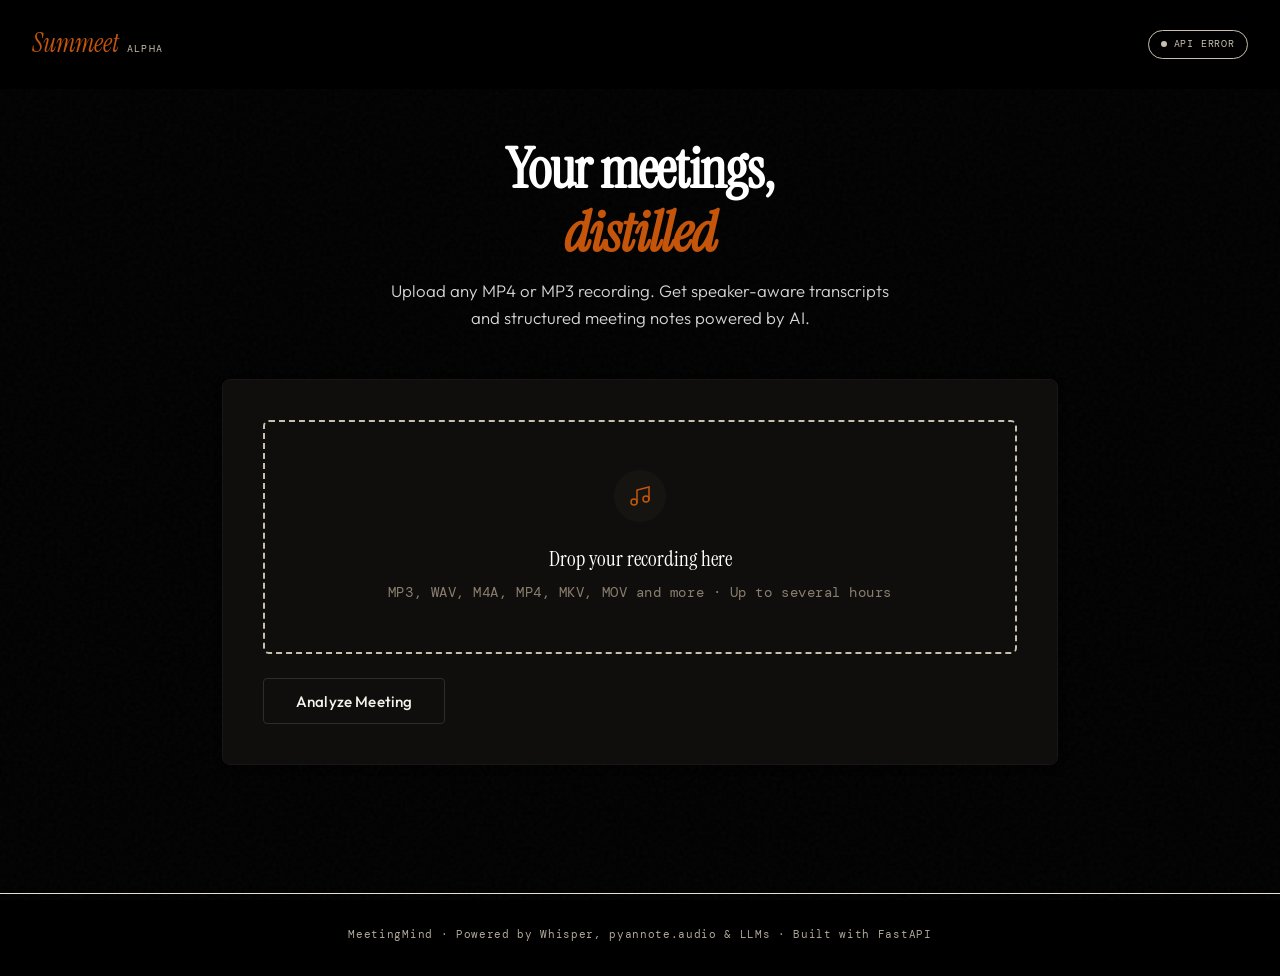
==== static/index.html @ 0ad0c8e2 "UI change to dark mode" ====
<!DOCTYPE html>
<html lang="en">

<head>
  <meta charset="UTF-8" />
  <meta name="viewport" content="width=device-width, initial-scale=1.0" />
  <title>Summeet — AI Meeting Summarizer</title>
  <link
    href="https://fonts.googleapis.com/css2?family=Instrument+Serif:ital@0;1&family=DM+Mono:wght@400;500&family=Outfit:wght@300;400;500;600&display=swap"
    rel="stylesheet" />
  <link rel="icon" type="image/png" href="/static/image.png" />
  <style>
    *,
    *::before,
    *::after {
      box-sizing: border-box;
      margin: 0;
      padding: 0;
    }

    :root {
      --ink: #0f0e0c;
      --paper: #f5f2eb;
      --warm-mid: #e8e2d5;
      --warm-dark: #c8bfae;
      --accent: #c4550a;
      --accent-light: #d19c68;
      --accent-muted: #e87a3a;
      --green: #19a063;
      --green-light: #e8f4ee;
      --blue: #1a4a7a;
      --blue-light: #e8f0f8;
      --mono: 'DM Mono', monospace;
      --serif: 'Instrument Serif', serif;
      --sans: 'Outfit', sans-serif;
      --radius: 4px;
      --shadow: 0 2px 12px rgba(15, 14, 12, 0.08), 0 1px 3px rgba(15, 14, 12, 0.06);
      --shadow-lg: 0 8px 32px rgba(15, 14, 12, 0.12), 0 2px 8px rgba(15, 14, 12, 0.08);
      --ink-light: #151411;
    }

    html {
      scroll-behavior: smooth;
    }

    body {
      background: #000000;
      color: var(--ink);
      font-family: var(--sans);
      font-weight: 400;
      line-height: 1.6;
      min-height: 100vh;
    }

    /* ── Noise texture overlay ── */
    body::before {
      content: '';
      position: fixed;
      inset: 0;
      background-image: url("data:image/svg+xml,%3Csvg viewBox='0 0 256 256' xmlns='http://www.w3.org/2000/svg'%3E%3Cfilter id='noise'%3E%3CfeTurbulence type='fractalNoise' baseFrequency='0.9' numOctaves='4' stitchTiles='stitch'/%3E%3C/filter%3E%3Crect width='100%25' height='100%25' filter='url(%23noise)' opacity='0.03'/%3E%3C/svg%3E");
      pointer-events: none;
      z-index: 0;
    }

    /* ── Header ── */
    header {
      position: relative;
      z-index: 1;
      /* border-bottom: 0px solid var(--warm-dark); */
      padding: 1.5rem 2rem;
      display: flex;
      align-items: center;
      justify-content: space-between;
      background: rgb(0, 0, 0);
      backdrop-filter: blur(8px);
      /* position: fixed; */
      top: 0;
    }

    .logo {
      display: flex;
      align-items: baseline;
      gap: 0.5rem;
    }

    .logo-mark {
      font-family: var(--serif);
      font-size: 1.6rem;
      color: var(--accent);
      font-style: italic;
    }

    .logo-sub {
      font-family: var(--mono);
      font-size: 0.65rem;
      color: var(--warm-dark);
      letter-spacing: 0.12em;
      text-transform: uppercase;
    }

    .status-pill {
      font-family: var(--mono);
      font-size: 0.65rem;
      letter-spacing: 0.08em;
      text-transform: uppercase;
      padding: 0.3rem 0.75rem;
      border-radius: 20px;
      border: 1px solid var(--warm-dark);
      color: var(--warm-dark);
      display: flex;
      align-items: center;
      gap: 0.4rem;
    }

    .status-dot {
      width: 6px;
      height: 6px;
      border-radius: 50%;
      background: var(--warm-dark);
    }

    .status-pill.ready {
      color: var(--green);
      border-color: var(--green);
    }

    .status-pill.ready .status-dot {
      background: var(--green);
      animation: pulse 2s infinite;
    }

    .status-pill.processing {
      color: var(--accent);
      border-color: var(--accent);
    }

    .status-pill.processing .status-dot {
      background: var(--accent);
      animation: pulse 0.8s infinite;
    }

    @keyframes pulse {

      0%,
      100% {
        opacity: 1;
      }

      50% {
        opacity: 0.3;
      }
    }

    /* ── Main layout ── */
    main {
      position: relative;
      z-index: 1;
      max-width: 900px;
      margin: 0 auto;
      padding: 3rem 2rem 6rem;
    }

    /* ── Hero ── */
    .hero {
      text-align: center;
      margin-bottom: 3rem;
    }

    .hero h1 {
      font-family: var(--serif);
      font-size: clamp(2.2rem, 5vw, 3.5rem);
      line-height: 1.15;
      letter-spacing: -0.02em;
      margin-bottom: 0.75rem;
      color: #FFFFFF;
    }

    .hero h1 em {
      font-style: italic;
      color: var(--accent);
    }

    .hero p {
      font-size: 1.05rem;
      color: #d4d4d4;
      max-width: 500px;
      margin: 0 auto;
      font-weight: 300;
    }

    /* ── Upload Zone ── */
    .upload-card {
      background: var(--ink);
      border: 1.5px solid #181616;
      border-radius: 8px;
      padding: 2.5rem;
      margin-bottom: 2rem;
      box-shadow: var(--shadow);
      color: #FFFFFF;
    }

    .drop-zone {
      border: 2px dashed var(--warm-dark);
      border-radius: 6px;
      padding: 3rem 2rem;
      text-align: center;
      cursor: pointer;
      transition: all 0.2s ease;
      background: var(--ink);
      position: relative;
      overflow: hidden;
    }

    .drop-zone:hover,
    .drop-zone.drag-over {
      border-color: var(--accent);
      background: var(--ink-light);
    }

    .drop-zone input[type="file"] {
      position: absolute;
      inset: 0;
      opacity: 0;
      cursor: pointer;
    }

    .drop-icon {
      width: 52px;
      height: 52px;
      margin: 0 auto 1.25rem;
      background: var(--ink-light);
      border-radius: 50%;
      display: flex;
      align-items: center;
      justify-content: center;
      transition: background 0.2s;
    }

    .drop-zone:hover .drop-icon {
      background: var(--accent-light);
    }

    .drop-icon svg {
      width: 24px;
      height: 24px;
      stroke: var(--accent);
      fill: none;
      stroke-width: 1.5;
    }

    .drop-title {
      font-family: var(--serif);
      font-size: 1.3rem;
      margin-bottom: 0.4rem;
    }

    .drop-hint {
      font-size: 0.85rem;
      color: #8a7e6e;
      font-family: var(--mono);
      letter-spacing: 0.04em;
    }

    .file-selected {
      display: none;
      align-items: center;
      gap: 1rem;
      padding: 0.875rem 1.25rem;
      background: var(--ink-light);
      border: 1px solid var(--green);
      border-radius: 6px;
      margin-top: 1rem;
    }

    .file-selected.visible {
      display: flex;
    }

    .file-selected svg {
      width: 18px;
      height: 18px;
      stroke: var(--green);
      flex-shrink: 0;
    }

    .file-name {
      font-family: var(--mono);
      font-size: 0.85rem;
      color: var(--green);
      font-weight: 500;
    }

    .file-size {
      font-family: var(--mono);
      font-size: 0.75rem;
      color: #4a8a6a;
      margin-left: auto;
    }

    .submit-row {
      margin-top: 1.5rem;
      display: flex;
      gap: 1rem;
      align-items: center;
    }

    .btn-primary {
      background: var(--ink);
      color: var(--paper);
      border: 1px solid var(--warm-dark);
      padding: 0.8rem 2rem;
      font-family: var(--sans);
      font-size: 0.95rem;
      font-weight: 500;
      border-radius: var(--radius);
      cursor: pointer;
      transition: all 0.15s;
      letter-spacing: 0.01em;
      flex-shrink: 0;
    }

    .btn-primary:hover {
      background: transparent;
      color: var(--accent-light);
      transform: translateY(-1px);
      box-shadow: var(--shadow);
      border-color: var(--ink);
    }

    .btn-primary:active {
      transform: translateY(0);
    }

    .btn-primary:disabled {
      background: var(--ink);
      cursor: not-allowed;
      transform: none;
      box-shadow: none;
      border-width: 1px;
      border-color: #2e2c2c;
      border-radius: var(--radius);
    }

    .btn-secondary {
      background: transparent;
      border: 1.5px solid var(--warm-dark);
      color: #a40909;
      padding: 0.8rem 1.5rem;
      font-family: var(--sans);
      font-size: 0.9rem;
      border-radius: var(--radius);
      cursor: pointer;
      transition: all 0.15s;
      border-color: #a40909;
    }

    .btn-secondary:hover {
      border-color: var(--ink);
      color: var(--accent-light);
    }

    /* ── Progress ── */
    .progress-section {
      display: none;
      background: var(--ink);
      border: 1.5px solid var(--warm-dark);
      border-radius: 8px;
      padding: 2rem;
      margin-bottom: 2rem;
      box-shadow: var(--shadow);
    }

    .progress-section.visible {
      display: block;
    }

    .progress-header {
      display: flex;
      align-items: center;
      justify-content: space-between;
      margin-bottom: 1.5rem;
      color: #FFFFFF;
    }

    .progress-title {
      font-family: var(--serif);
      font-size: 1.15rem;
      color: #FFFFFF;
    }

    .progress-timer {
      font-family: var(--mono);
      font-size: 0.8rem;
      color: #ffffff;
    }

    .steps {
      display: flex;
      flex-direction: column;
      gap: 0.6rem;
    }

    .step {
      display: flex;
      align-items: center;
      gap: 0.875rem;
      padding: 0.6rem 0.75rem;
      border-radius: 5px;
      transition: background 0.2s;
    }

    .step.active {
      background: var(--accent-light);
    }

    .step.done {
      background: var(--green-light);
    }

    .step-icon {
      width: 28px;
      height: 28px;
      border-radius: 50%;
      display: flex;
      align-items: center;
      justify-content: center;
      flex-shrink: 0;
      font-family: var(--mono);
      font-size: 0.7rem;
      font-weight: 500;
      background: var(--warm-mid);
      color: #6b6355;
    }

    .step.active .step-icon {
      background: var(--accent);
      color: white;
      animation: spin-pulse 1.5s ease-in-out infinite;
    }

    .step.done .step-icon {
      background: var(--green);
      color: white;
    }

    @keyframes spin-pulse {

      0%,
      100% {
        transform: scale(1);
      }

      50% {
        transform: scale(1.1);
      }
    }

    .step-label {
      font-size: 0.9rem;
      color: #6b6355;
    }

    .step.active .step-label {
      color: var(--accent);
      font-weight: 500;
    }

    .step.done .step-label {
      color: var(--green);
    }

    .progress-bar-wrap {
      margin-top: 1.5rem;
      height: 4px;
      background: var(--warm-mid);
      border-radius: 2px;
      overflow: hidden;
    }

    .progress-bar {
      height: 100%;
      background: linear-gradient(90deg, var(--accent), var(--accent-muted));
      border-radius: 2px;
      transition: width 0.5s ease;
      width: 0%;
    }

    /* ── Results ── */
    #results {
      display: none;
    }

    #results.visible {
      display: block;
    }

    .results-header {
      display: flex;
      align-items: baseline;
      justify-content: space-between;
      margin-bottom: 2rem;
      padding-bottom: 1rem;
      border-bottom: 1px solid var(--warm-dark);
    }

    .results-title {
      font-family: var(--serif);
      font-size: 1.8rem;
      color: var(--accent);
    }

    .results-meta {
      font-family: var(--mono);
      font-size: 0.75rem;
      color: var(--accent-light);
      letter-spacing: 0.06em;
      text-align: right;
    }

    /* Summary Card */
    .summary-card {
      background: var(--ink);
      border: 1.5px solid var(--warm-dark);
      border-radius: 8px;
      overflow: hidden;
      margin-bottom: 1.5rem;
      box-shadow: var(--shadow);
    }

    .card-header {
      padding: 1rem 1.5rem;
      border-bottom: 1px solid var(--warm-mid);
      display: flex;
      align-items: center;
      justify-content: space-between;
      gap: 0.75rem;
      background: var(--ink);
    }

    .card-title {
      font-family: var(--serif);
      font-size: 1.05rem;
      display: flex;
      align-items: center;
      gap: 0.5rem;
      color: #FFFFFF;
    }

    .card-title .chip {
      font-family: var(--mono);
      font-size: 0.6rem;
      letter-spacing: 0.1em;
      text-transform: uppercase;
      padding: 0.2rem 0.6rem;
      border-radius: 20px;
    }

    .chip-orange {
      background: var(--accent-light);
      color: var(--accent);
    }

    .chip-green {
      background: var(--green-light);
      color: var(--green);
    }

    .chip-blue {
      background: var(--blue-light);
      color: var(--blue);
    }

    .copy-btn {
      background: none;
      border: 1px solid var(--warm-dark);
      color: #8a7e6e;
      font-family: var(--mono);
      font-size: 0.65rem;
      letter-spacing: 0.06em;
      text-transform: uppercase;
      padding: 0.3rem 0.75rem;
      border-radius: 20px;
      cursor: pointer;
      transition: all 0.15s;
    }

    .copy-btn:hover {
      border-color: var(--ink);
      color: var(--accent);
    }

    .copy-btn.copied {
      border-color: var(--green);
      color: var(--green);
    }

    .card-body {
      padding: 1.5rem;
    }

    /* Overview */
    .overview-text {
      font-size: 1rem;
      line-height: 1.7;
      color: #ffffff;
      font-style: italic;
      font-family: var(--serif);
      font-size: 1.1rem;
      background: var(--ink);
    }

    /* Key points, decisions etc */
    .section-grid {
      display: grid;
      grid-template-columns: 1fr 1fr;
      gap: 1.5rem;
      margin-bottom: 1.5rem;
    }

    @media (max-width: 600px) {
      .section-grid {
        grid-template-columns: 1fr;
      }
    }

    .section-block h3 {
      font-family: var(--mono);
      font-size: 0.65rem;
      letter-spacing: 0.12em;
      text-transform: uppercase;
      color: #8a7e6e;
      margin-bottom: 0.75rem;
      display: flex;
      align-items: center;
      gap: 0.4rem;
    }

    .section-block h3::after {
      content: '';
      flex: 1;
      height: 1px;
      background: var(--warm-mid);
    }

    .item-list {
      list-style: none;
      display: flex;
      flex-direction: column;
      gap: 0.5rem;
    }

    .item-list li {
      font-size: 0.9rem;
      padding: 0.5rem 0.75rem;
      border-radius: 4px;
      display: flex;
      gap: 0.5rem;
      align-items: flex-start;
      line-height: 1.5;
    }

    .item-list li::before {
      content: '—';
      color: var(--warm-dark);
      flex-shrink: 0;
      margin-top: 0.05em;
    }

    .key-points li {
      background: var(--ink);
      color: #FFFFFF;
    }

    .decisions li {
      background: var(--ink);
      color: var(--blue);
    }

    .decisions li::before {
      color: var(--blue);
    }

    .action-items li {
      background: var(--ink);
      color: var(--accent);
    }

    .action-items li::before {
      content: '→';
      color: var(--accent);
    }

    .next-steps li {
      background: var(--ink);
      color: var(--green);
    }

    .next-steps li::before {
      color: var(--green);
    }

    .empty-state {
      font-family: var(--mono);
      font-size: 0.78rem;
      color: #b0a898;
      font-style: italic;
      padding: 0.5rem 0;
    }

    /* Chunk summaries */
    .chunks-container {
      display: flex;
      flex-direction: column;
      gap: 1rem;
      color: #FFFFFF;
      background: var(--ink-light);
    }

    .chunk-item {
      padding: 1rem 1.25rem;
      background: var(--ink);
      border-left: 3px solid var(--warm-dark);
      border-radius: 0 4px 4px 0;
      transition: border-color 0.15s;
      color: #FFFFFF;
    }

    .chunk-item:hover {
      border-left-color: var(--accent);
    }

    .chunk-num {
      font-family: var(--mono);
      font-size: 0.65rem;
      letter-spacing: 0.1em;
      text-transform: uppercase;
      color: #ffffff;
      margin-bottom: 0.4rem;
    }

    .chunk-text {
      font-size: 0.9rem;
      line-height: 1.65;
      color: #ffffff;
    }

    /* Transcript */
    .transcript-area {
      font-family: var(--mono);
      font-size: 0.82rem;
      line-height: 1.8;
      color: #ffffff;
      white-space: pre-wrap;
      word-break: break-word;
      max-height: 400px;
      overflow-y: auto;
      padding: 1rem;
      background: var(--ink);
      border-radius: 4px;
      border: 1px solid var(--warm-mid);
    }

    .transcript-area::-webkit-scrollbar {
      width: 4px;
    }

    .transcript-area::-webkit-scrollbar-track {
      background: transparent;
    }

    .transcript-area::-webkit-scrollbar-thumb {
      background: var(--warm-dark);
      border-radius: 2px;
    }

    /* Expand/collapse */
    .expand-btn {
      display: block;
      width: 100%;
      text-align: center;
      padding: 0.5rem;
      font-family: var(--mono);
      font-size: 0.7rem;
      letter-spacing: 0.08em;
      text-transform: uppercase;
      color: #8a7e6e;
      background: none;
      border: none;
      cursor: pointer;
      margin-top: 0.5rem;
      transition: color 0.15s;
    }

    .expand-btn:hover {
      color: var(--accent-light);
    }

    /* Error state */
    .error-card {
      background: #fef2f2;
      border: 1.5px solid #fca5a5;
      border-radius: 8px;
      padding: 1.5rem;
      margin-bottom: 2rem;
      display: none;
    }

    .error-card.visible {
      display: block;
    }

    .error-title {
      font-family: var(--serif);
      font-size: 1.1rem;
      color: #dc2626;
      margin-bottom: 0.5rem;
    }

    .error-msg {
      font-family: var(--mono);
      font-size: 0.82rem;
      color: #7f1d1d;
      line-height: 1.6;
    }

    /* Animations */
    .fade-in {
      animation: fadeIn 0.4s ease forwards;
    }

    @keyframes fadeIn {
      from {
        opacity: 0;
        transform: translateY(8px);
      }

      to {
        opacity: 1;
        transform: translateY(0);
      }
    }

    /* Footer */
    footer {
      position: relative;
      z-index: 1;
      text-align: center;
      padding: 2rem;
      border-top: 1px solid var(--warm-mid);
      font-family: var(--mono);
      font-size: 0.7rem;
      color: #b0a898;
      letter-spacing: 0.06em;
    }
  </style>
</head>

<body>

  <header>
    <div class="logo">
      <span class="logo-mark">Summeet</span>
      <span class="logo-sub">Alpha</span>
    </div>
    <div class="status-pill" id="statusPill">
      <span class="status-dot"></span>
      <span id="statusText">Initializing</span>
    </div>
  </header>

  <main>
    <div class="hero">
      <h1>Your meetings,<br><em>distilled</em></h1>
      <p>Upload any MP4 or MP3 recording. Get speaker-aware transcripts and structured meeting notes powered by AI.</p>
    </div>

    <!-- Upload Card -->
    <div class="upload-card" id="uploadCard">
      <div class="drop-zone" id="dropZone">
        <input type="file" id="fileInput" accept=".mp3,.wav,.m4a,.ogg,.flac,.mp4,.mkv,.mov,.avi,.webm,.flv" />
        <div class="drop-icon">
          <svg viewBox="0 0 24 24">
            <path d="M9 19V6l12-3v13" />
            <circle cx="6" cy="18" r="3" />
            <circle cx="18" cy="15" r="3" />
          </svg>
        </div>
        <div class="drop-title">Drop your recording here</div>
        <div class="drop-hint">MP3, WAV, M4A, MP4, MKV, MOV and more · Up to several hours</div>
      </div>
      <div class="file-selected" id="fileSelected">
        <svg viewBox="0 0 24 24">
          <polyline points="20 6 9 17 4 12" />
        </svg>
        <span class="file-name" id="fileName">—</span>
        <span class="file-size" id="fileSize">—</span>
      </div>
      <div class="submit-row">
        <button class="btn-primary" id="submitBtn" disabled onclick="submitMeeting()">
          Analyze Meeting
        </button>
        <button class="btn-secondary" id="clearBtn" onclick="clearAll()" style="display:none;">
          Clear
        </button>
      </div>
    </div>

    <!-- Progress -->
    <div class="progress-section" id="progressSection">
      <div class="progress-header">
        <div class="progress-title">Processing Recording</div>
        <div class="progress-timer" id="timerDisplay">00:00</div>
      </div>
      <div class="steps">
        <div class="step" id="step-0">
          <div class="step-icon">01</div>
          <div class="step-label">Uploading audio file</div>
        </div>
        <div class="step" id="step-1">
          <div class="step-icon">02</div>
          <div class="step-label">Detecting duration & chunking (FFmpeg)</div>
        </div>
        <div class="step" id="step-2">
          <div class="step-icon">03</div>
          <div class="step-label">Speaker diarization (pyannote.audio)</div>
        </div>
        <div class="step" id="step-3">
          <div class="step-icon">04</div>
          <div class="step-label">Speech-to-text transcription (Whisper)</div>
        </div>
        <div class="step" id="step-4">
          <div class="step-icon">05</div>
          <div class="step-label">Generating chunk summaries</div>
        </div>
        <div class="step" id="step-5">
          <div class="step-icon">06</div>
          <div class="step-label">Producing final meeting notes</div>
        </div>
      </div>
      <div class="progress-bar-wrap">
        <div class="progress-bar" id="progressBar"></div>
      </div>
    </div>

    <!-- Error -->
    <div class="error-card" id="errorCard">
      <div class="error-title">Processing Failed</div>
      <div class="error-msg" id="errorMsg"></div>
    </div>

    <!-- Results -->
    <div id="results">
      <div class="results-header">
        <div class="results-title">Meeting Notes</div>
        <div class="results-meta" id="resultsMeta">—</div>
      </div>

      <!-- Overview -->
      <div class="summary-card fade-in">
        <div class="card-header">
          <div class="card-title">
            Overview
            <span class="chip chip-orange">AI Summary</span>
          </div>
          <button class="copy-btn" onclick="copySection('overviewText', this)">Copy</button>
        </div>
        <div class="card-body">
          <p class="overview-text" id="overviewText">—</p>
        </div>
      </div>

      <!-- Key Points + Decisions -->
      <div class="section-grid">
        <div class="summary-card fade-in" style="animation-delay:0.05s">
          <div class="card-header">
            <div class="card-title">Key Discussion Points <span class="chip chip-orange">Topics</span></div>
          </div>
          <div class="card-body">
            <ul class="item-list key-points" id="keyPointsList"></ul>
          </div>
        </div>
        <div class="summary-card fade-in" style="animation-delay:0.1s">
          <div class="card-header">
            <div class="card-title">Decisions Made <span class="chip chip-blue">Resolved</span></div>
          </div>
          <div class="card-body">
            <ul class="item-list decisions" id="decisionsList"></ul>
          </div>
        </div>
      </div>

      <!-- Action Items + Next Steps -->
      <div class="section-grid">
        <div class="summary-card fade-in" style="animation-delay:0.15s">
          <div class="card-header">
            <div class="card-title">Action Items <span class="chip chip-orange">Tasks</span></div>
          </div>
          <div class="card-body">
            <ul class="item-list action-items" id="actionItemsList"></ul>
          </div>
        </div>
        <div class="summary-card fade-in" style="animation-delay:0.2s">
          <div class="card-header">
            <div class="card-title">Next Steps <span class="chip chip-green">Follow-up</span></div>
          </div>
          <div class="card-body">
            <ul class="item-list next-steps" id="nextStepsList"></ul>
          </div>
        </div>
      </div>

      <!-- Chunk Summaries -->
      <div class="summary-card fade-in" style="animation-delay:0.25s">
        <div class="card-header">
          <div class="card-title">Segment Summaries <span class="chip chip-blue">Hierarchical</span></div>
          <button class="copy-btn" onclick="copySection('chunksContainer', this)">Copy All</button>
        </div>
        <div class="card-body">
          <div class="chunks-container" id="chunksContainer"></div>
        </div>
      </div>

      <!-- Full Transcript -->
      <div class="summary-card fade-in" style="animation-delay:0.3s">
        <div class="card-header">
          <div class="card-title">Full Transcript <span class="chip chip-green">Speaker-Aware</span></div>
          <button class="copy-btn" onclick="copySection('transcriptArea', this)">Copy</button>
        </div>
        <div class="card-body">
          <div class="transcript-area" id="transcriptArea"></div>
          <button class="expand-btn" id="expandTranscriptBtn" onclick="toggleTranscript()">
            Show full transcript ↓
          </button>
        </div>
      </div>

    </div><!-- /results -->
  </main>

  <footer>
    MeetingMind · Powered by Whisper, pyannote.audio &amp; LLMs · Built with FastAPI
  </footer>

  <script>
    let selectedFile = null;
    let timerInterval = null;
    let startTime = null;
    let transcriptExpanded = false;

    // ── Check API health on load
    window.addEventListener('DOMContentLoaded', async () => {
      try {
        const res = await fetch('/health');
        if (res.ok) {
          setStatus('ready', 'Ready');
        } else {
          setStatus('', 'API Error');
        }
      } catch {
        setStatus('', 'Offline');
      }
    });

    function setStatus(cls, text) {
      const pill = document.getElementById('statusPill');
      const label = document.getElementById('statusText');
      pill.className = 'status-pill ' + cls;
      label.textContent = text;
    }

    // ── File selection
    const dropZone = document.getElementById('dropZone');
    const fileInput = document.getElementById('fileInput');

    dropZone.addEventListener('dragover', e => { e.preventDefault(); dropZone.classList.add('drag-over'); });
    dropZone.addEventListener('dragleave', () => dropZone.classList.remove('drag-over'));
    dropZone.addEventListener('drop', e => {
      e.preventDefault();
      dropZone.classList.remove('drag-over');
      const files = e.dataTransfer.files;
      if (files.length) handleFile(files[0]);
    });
    fileInput.addEventListener('change', () => {
      if (fileInput.files.length) handleFile(fileInput.files[0]);
    });

    function handleFile(file) {
      selectedFile = file;
      document.getElementById('fileName').textContent = file.name;
      document.getElementById('fileSize').textContent = formatBytes(file.size);
      document.getElementById('fileSelected').classList.add('visible');
      document.getElementById('submitBtn').disabled = false;
      document.getElementById('clearBtn').style.display = 'inline-block';
    }

    function formatBytes(bytes) {
      if (bytes < 1024 * 1024) return (bytes / 1024).toFixed(1) + ' KB';
      return (bytes / (1024 * 1024)).toFixed(1) + ' MB';
    }

    function clearAll() {
      selectedFile = null;
      fileInput.value = '';
      document.getElementById('fileSelected').classList.remove('visible');
      document.getElementById('submitBtn').disabled = true;
      document.getElementById('clearBtn').style.display = 'none';
      document.getElementById('results').classList.remove('visible');
      document.getElementById('errorCard').classList.remove('visible');
      document.getElementById('progressSection').classList.remove('visible');
      resetSteps();
      setStatus('ready', 'Ready');
    }

    // ── Progress simulation
    function resetSteps() {
      for (let i = 0; i <= 5; i++) {
        const el = document.getElementById('step-' + i);
        if (el) el.className = 'step';
      }
      document.getElementById('progressBar').style.width = '0%';
    }

    function activateStep(index) {
      for (let i = 0; i < index; i++) {
        const el = document.getElementById('step-' + i);
        if (el) {
          el.className = 'step done';
          el.querySelector('.step-icon').textContent = '✓';
        }
      }
      const current = document.getElementById('step-' + index);
      if (current) current.className = 'step active';
      document.getElementById('progressBar').style.width = ((index / 6) * 100) + '%';
    }

    function completeAllSteps() {
      for (let i = 0; i <= 5; i++) {
        const el = document.getElementById('step-' + i);
        if (el) {
          el.className = 'step done';
          el.querySelector('.step-icon').textContent = '✓';
        }
      }
      document.getElementById('progressBar').style.width = '100%';
    }

    function startTimer() {
      startTime = Date.now();
      timerInterval = setInterval(() => {
        const elapsed = Math.floor((Date.now() - startTime) / 1000);
        const mins = String(Math.floor(elapsed / 60)).padStart(2, '0');
        const secs = String(elapsed % 60).padStart(2, '0');
        document.getElementById('timerDisplay').textContent = mins + ':' + secs;
      }, 1000);
    }

    function stopTimer() {
      clearInterval(timerInterval);
    }

    // ── Main submit
    async function submitMeeting() {
      if (!selectedFile) return;

      setStatus('processing', 'Processing');
      document.getElementById('submitBtn').disabled = true;
      document.getElementById('errorCard').classList.remove('visible');
      document.getElementById('results').classList.remove('visible');
      document.getElementById('progressSection').classList.add('visible');

      resetSteps();
      startTimer();

      // Simulate step progression while the API processes
      activateStep(0);
      const stepDelays = [0, 2000, 4000, 6000, 8000];
      stepDelays.forEach((delay, i) => {
        setTimeout(() => activateStep(i + 1), delay + 1000);
      });

      const formData = new FormData();
      formData.append('file', selectedFile);

      try {
        const response = await fetch('/summarize-meeting', {
          method: 'POST',
          body: formData,
        });

        stopTimer();

        if (!response.ok) {
          const err = await response.json().catch(() => ({ detail: 'Unknown error' }));
          throw new Error(err.detail || `HTTP ${response.status}`);
        }

        const data = await response.json();
        completeAllSteps();
        await new Promise(r => setTimeout(r, 400));
        document.getElementById('progressSection').classList.remove('visible');
        renderResults(data);
        setStatus('ready', 'Done');

      } catch (err) {
        stopTimer();
        document.getElementById('progressSection').classList.remove('visible');
        document.getElementById('errorCard').classList.add('visible');
        document.getElementById('errorMsg').textContent = err.message;
        setStatus('', 'Failed');
        document.getElementById('submitBtn').disabled = false;
      }
    }

    // ── Render results
    function renderResults(data) {
      const summary = data.final_summary || {};
      const duration = data.duration_seconds || 0;
      const chunks = data.chunk_summaries || [];
      const speakers = data.speakers_detected || [];

      // Meta
      const mins = Math.round(duration / 60);
      const metaParts = [`${mins} min recording`, `${chunks.length} segments`];
      if (speakers.length) metaParts.push(`${speakers.length} speakers`);
      document.getElementById('resultsMeta').textContent = metaParts.join(' · ');

      // Overview
      document.getElementById('overviewText').textContent =
        summary.overview || 'No overview available.';

      // Lists
      renderList('keyPointsList', summary.key_points || [], 'key-points');
      renderList('decisionsList', summary.decisions || [], 'decisions');
      renderList('actionItemsList', summary.action_items || [], 'action-items');
      renderList('nextStepsList', summary.next_steps || [], 'next-steps');

      // Chunk summaries
      const chunksEl = document.getElementById('chunksContainer');
      chunksEl.innerHTML = '';
      if (chunks.length === 0) {
        chunksEl.innerHTML = '<p class="empty-state">No segment summaries available.</p>';
      } else {
        chunks.forEach((summary, i) => {
          const div = document.createElement('div');
          div.className = 'chunk-item';
          div.innerHTML = `<div class="chunk-num">Segment ${i + 1}</div><div class="chunk-text">${escapeHtml(summary)}</div>`;
          chunksEl.appendChild(div);
        });
      }

      // Transcript
      const transcriptEl = document.getElementById('transcriptArea');
      transcriptEl.textContent = data.transcript || 'No transcript available.';
      transcriptEl.style.maxHeight = '400px';

      document.getElementById('results').classList.add('visible');
      document.getElementById('results').scrollIntoView({ behavior: 'smooth', block: 'start' });
    }

    function renderList(id, items, className) {
      const el = document.getElementById(id);
      if (!items || items.length === 0) {
        el.innerHTML = '<li class="empty-state" style="background:none;padding:0">None noted</li>';
        return;
      }
      el.innerHTML = items.map(item =>
        `<li>${escapeHtml(item)}</li>`
      ).join('');
    }

    function escapeHtml(str) {
      return String(str)
        .replace(/&/g, '&amp;')
        .replace(/</g, '&lt;')
        .replace(/>/g, '&gt;')
        .replace(/"/g, '&quot;');
    }

    // ── Copy button
    function copySection(id, btn) {
      const el = document.getElementById(id);
      const text = el.textContent || el.innerText || '';
      navigator.clipboard.writeText(text).then(() => {
        btn.textContent = 'Copied!';
        btn.classList.add('copied');
        setTimeout(() => {
          btn.textContent = 'Copy';
          btn.classList.remove('copied');
        }, 2000);
      });
    }

    // ── Expand transcript
    function toggleTranscript() {
      const el = document.getElementById('transcriptArea');
      const btn = document.getElementById('expandTranscriptBtn');
      transcriptExpanded = !transcriptExpanded;
      el.style.maxHeight = transcriptExpanded ? 'none' : '400px';
      btn.textContent = transcriptExpanded ? 'Collapse ↑' : 'Show full transcript ↓';
    }
  </script>
</body>

</html>
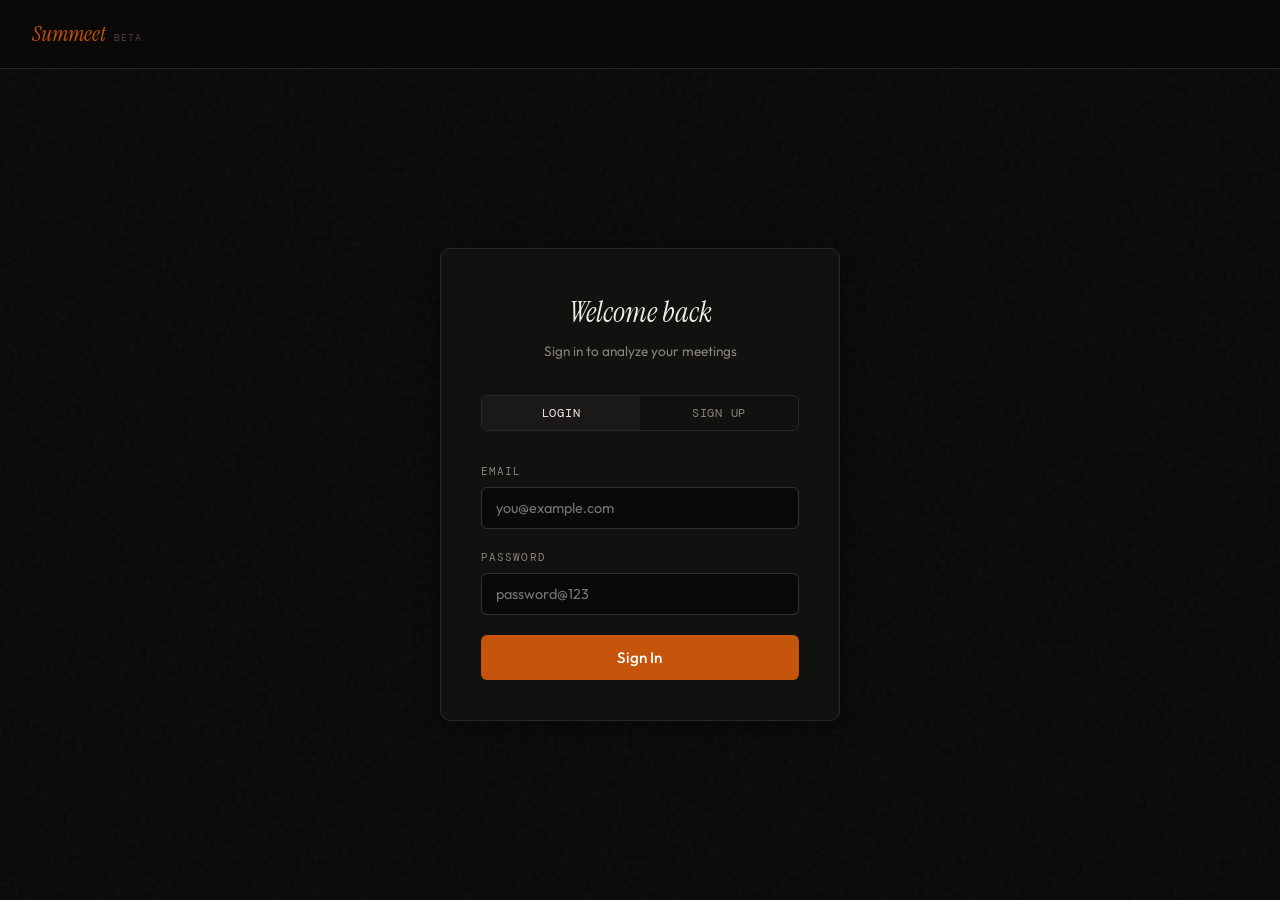
==== commit f87a1b09: "Architecture Change to job based execution" ====
--- a/static/index.html
+++ b/static/index.html
@@ -4,11 +4,11 @@
 <head>
   <meta charset="UTF-8" />
   <meta name="viewport" content="width=device-width, initial-scale=1.0" />
-  <title>Summeet — AI Meeting Summarizer</title>
+  <title>Summeet</title>
+  <link rel="icon" type="image/png" href="/static/image.png" />
   <link
     href="https://fonts.googleapis.com/css2?family=Instrument+Serif:ital@0;1&family=DM+Mono:wght@400;500&family=Outfit:wght@300;400;500;600&display=swap"
     rel="stylesheet" />
-  <link rel="icon" type="image/png" href="/static/image.png" />
   <style>
     *,
     *::before,
@@ -19,24 +19,31 @@
     }
 
     :root {
-      --ink: #0f0e0c;
-      --paper: #f5f2eb;
-      --warm-mid: #e8e2d5;
-      --warm-dark: #c8bfae;
+      --bg: #0a0908;
+      --surface: #111110;
+      --surface-2: #1a1917;
+      --border: #2a2825;
+      --border-light: #333130;
+      --ink: #f0ece4;
+      --ink-muted: #8a8278;
+      --ink-faint: #4a4642;
+      --red: #c40000;
       --accent: #c4550a;
-      --accent-light: #d19c68;
-      --accent-muted: #e87a3a;
+      --accent-dim: #7a3308;
+      --accent-glow: rgba(196, 85, 10, 0.15);
       --green: #19a063;
-      --green-light: #e8f4ee;
-      --blue: #1a4a7a;
-      --blue-light: #e8f0f8;
+      --green-dim: #0d5c3a;
+      --green-glow: rgba(25, 160, 99, 0.12);
+      --blue: #3b82f6;
+      --blue-dim: #1e3a5f;
+      --blue-glow: rgba(59, 130, 246, 0.12);
+      --yellow: #d4a017;
+      --yellow-glow: rgba(212, 160, 23, 0.12);
       --mono: 'DM Mono', monospace;
       --serif: 'Instrument Serif', serif;
       --sans: 'Outfit', sans-serif;
-      --radius: 4px;
-      --shadow: 0 2px 12px rgba(15, 14, 12, 0.08), 0 1px 3px rgba(15, 14, 12, 0.06);
-      --shadow-lg: 0 8px 32px rgba(15, 14, 12, 0.12), 0 2px 8px rgba(15, 14, 12, 0.08);
-      --ink-light: #151411;
+      --radius: 6px;
+      --shadow: 0 4px 24px rgba(0, 0, 0, 0.4);
     }
 
     html {
@@ -44,7 +51,7 @@
     }
 
     body {
-      background: #000000;
+      background: var(--bg);
       color: var(--ink);
       font-family: var(--sans);
       font-weight: 400;
@@ -52,29 +59,37 @@
       min-height: 100vh;
     }
 
-    /* ── Noise texture overlay ── */
+    /* ── Noise overlay ── */
     body::before {
       content: '';
       position: fixed;
       inset: 0;
-      background-image: url("data:image/svg+xml,%3Csvg viewBox='0 0 256 256' xmlns='http://www.w3.org/2000/svg'%3E%3Cfilter id='noise'%3E%3CfeTurbulence type='fractalNoise' baseFrequency='0.9' numOctaves='4' stitchTiles='stitch'/%3E%3C/filter%3E%3Crect width='100%25' height='100%25' filter='url(%23noise)' opacity='0.03'/%3E%3C/svg%3E");
+      background-image: url("data:image/svg+xml,%3Csvg viewBox='0 0 200 200' xmlns='http://www.w3.org/2000/svg'%3E%3Cfilter id='n'%3E%3CfeTurbulence type='fractalNoise' baseFrequency='0.85' numOctaves='4' stitchTiles='stitch'/%3E%3C/filter%3E%3Crect width='100%25' height='100%25' filter='url(%23n)' opacity='0.04'/%3E%3C/svg%3E");
       pointer-events: none;
       z-index: 0;
     }
 
+    /* ── Layout ── */
+    #app {
+      position: relative;
+      z-index: 1;
+      min-height: 100vh;
+      display: flex;
+      flex-direction: column;
+    }
+
     /* ── Header ── */
     header {
-      position: relative;
-      z-index: 1;
-      /* border-bottom: 0px solid var(--warm-dark); */
-      padding: 1.5rem 2rem;
       display: flex;
       align-items: center;
       justify-content: space-between;
-      background: rgb(0, 0, 0);
-      backdrop-filter: blur(8px);
-      /* position: fixed; */
+      padding: 1rem 2rem;
+      border-bottom: 1px solid var(--border);
+      background: rgba(10, 9, 8, 0.8);
+      backdrop-filter: blur(12px);
+      position: sticky;
       top: 0;
+      z-index: 100;
     }
 
     .logo {
@@ -83,62 +98,931 @@
       gap: 0.5rem;
     }
 
-    .logo-mark {
+    .logo-name {
       font-family: var(--serif);
-      font-size: 1.6rem;
+      font-size: 1.4rem;
       color: var(--accent);
       font-style: italic;
-    }
-
-    .logo-sub {
+      text-decoration: none;
+    }
+
+    .logo-v {
+      font-family: var(--mono);
+      font-size: 0.6rem;
+      color: var(--ink-faint);
+      letter-spacing: 0.1em;
+      text-transform: uppercase;
+    }
+
+    .header-right {
+      display: flex;
+      align-items: center;
+      gap: 1rem;
+    }
+
+    .user-badge {
+      display: none;
+      align-items: center;
+      gap: 0.5rem;
+      font-family: var(--mono);
+      font-size: 0.72rem;
+      color: var(--ink);
+    }
+
+    .user-badge.visible {
+      display: flex;
+    }
+
+    .user-dot {
+      width: 6px;
+      height: 6px;
+      border-radius: 50%;
+      background: var(--green);
+      animation: pulse 2s infinite;
+    }
+
+    .btn-ghost {
+      background: none;
+      border: 1px solid var(--border-light);
+      color: var(--ink-muted);
+      font-family: var(--mono);
+      font-size: 0.7rem;
+      letter-spacing: 0.06em;
+      text-transform: uppercase;
+      padding: 0.4rem 0.9rem;
+      border-radius: 20px;
+      cursor: pointer;
+      transition: all 0.15s;
+    }
+
+    .btn-ghost:hover {
+      border-color: var(--ink-muted);
+      color: var(--ink);
+    }
+
+    /* ── Pages ── */
+    .page {
+      display: none;
+      flex: 1;
+    }
+
+    .page.active {
+      display: flex;
+      flex-direction: column;
+    }
+
+    /* ── Auth page ── */
+    #page-auth {
+      align-items: center;
+      justify-content: center;
+      padding: 3rem 1.5rem;
+    }
+
+    .auth-box {
+      width: 100%;
+      max-width: 400px;
+      background: var(--surface);
+      border: 1px solid var(--border);
+      border-radius: 10px;
+      padding: 2.5rem;
+      box-shadow: var(--shadow);
+    }
+
+    .auth-title {
+      font-family: var(--serif);
+      font-size: 1.8rem;
+      margin-bottom: 0.4rem;
+      font-style: italic;
+      text-align: center;
+    }
+
+    .auth-sub {
+      font-size: 0.85rem;
+      color: var(--ink-muted);
+      margin-bottom: 2rem;
+      text-align: center;
+    }
+
+    .tab-row {
+      display: flex;
+      gap: 0;
+      margin-bottom: 2rem;
+      border: 1px solid var(--border);
+      border-radius: var(--radius);
+      overflow: hidden;
+    }
+
+    .tab-btn {
+      flex: 1;
+      background: none;
+      border: none;
+      padding: 0.6rem;
+      font-family: var(--mono);
+      font-size: 0.72rem;
+      letter-spacing: 0.06em;
+      text-transform: uppercase;
+      color: var(--ink-muted);
+      cursor: pointer;
+      transition: all 0.15s;
+    }
+
+    .tab-btn.active {
+      background: var(--surface-2);
+      color: var(--ink);
+    }
+
+    .field {
+      margin-bottom: 1.25rem;
+    }
+
+    .field label {
+      display: block;
+      font-family: var(--mono);
+      font-size: 0.68rem;
+      letter-spacing: 0.1em;
+      text-transform: uppercase;
+      color: var(--ink-muted);
+      margin-bottom: 0.4rem;
+    }
+
+    .field input {
+      width: 100%;
+      background: var(--bg);
+      border: 1px solid var(--border-light);
+      border-radius: var(--radius);
+      padding: 0.7rem 0.9rem;
+      font-family: var(--sans);
+      font-size: 0.9rem;
+      color: var(--ink);
+      outline: none;
+      transition: border-color 0.15s;
+    }
+
+    .field input:focus {
+      border-color: var(--accent);
+    }
+
+    .btn-primary {
+      width: 100%;
+      background: var(--accent);
+      border: none;
+      color: white;
+      font-family: var(--sans);
+      font-size: 0.95rem;
+      font-weight: 500;
+      padding: 0.8rem;
+      border-radius: var(--radius);
+      cursor: pointer;
+      transition: all 0.15s;
+      letter-spacing: 0.01em;
+    }
+
+    .btn-primary:hover {
+      background: #d4600f;
+      transform: translateY(-1px);
+      box-shadow: 0 4px 16px var(--accent-glow);
+    }
+
+    .btn-primary:active {
+      transform: none;
+    }
+
+    .btn-primary:disabled {
+      background: var(--border-light);
+      cursor: not-allowed;
+      transform: none;
+      box-shadow: none;
+    }
+
+    .auth-error {
+      display: none;
+      margin-top: 1rem;
+      padding: 0.75rem 1rem;
+      background: rgba(220, 38, 38, 0.1);
+      border: 1px solid rgba(220, 38, 38, 0.3);
+      border-radius: var(--radius);
+      font-size: 0.83rem;
+      color: #f87171;
+    }
+
+    .auth-error.visible {
+      display: block;
+    }
+
+    /* ── Main app page ── */
+    #page-app {
+      padding: 2.5rem 1.5rem;
+      align-items: center;
+    }
+
+    .app-inner {
+      width: 100%;
+      max-width: 860px;
+    }
+
+    /* ── Upload zone ── */
+    .section-label {
       font-family: var(--mono);
       font-size: 0.65rem;
-      color: var(--warm-dark);
       letter-spacing: 0.12em;
       text-transform: uppercase;
-    }
-
-    .status-pill {
+      color: var(--ink-muted);
+      margin-bottom: 0.75rem;
+    }
+
+    .upload-area {
+      background: var(--surface);
+      border: 1px solid var(--border);
+      border-radius: 10px;
+      padding: 2rem;
+      margin-bottom: 1.5rem;
+      box-shadow: var(--shadow);
+    }
+
+    .drop-zone {
+      border: 2px dashed var(--border-light);
+      border-radius: var(--radius);
+      padding: 2.5rem 2rem;
+      text-align: center;
+      cursor: pointer;
+      position: relative;
+      overflow: hidden;
+      transition: all 0.2s;
+    }
+
+    .drop-zone:hover,
+    .drop-zone.drag-over {
+      border-color: var(--accent);
+      background: var(--accent-glow);
+    }
+
+    .drop-zone input {
+      position: absolute;
+      inset: 0;
+      opacity: 0;
+      cursor: pointer;
+    }
+
+    .drop-icon {
+      width: 48px;
+      height: 48px;
+      margin: 0 auto 1rem;
+      background: var(--surface-2);
+      border-radius: 50%;
+      display: flex;
+      align-items: center;
+      justify-content: center;
+    }
+
+    .drop-icon svg {
+      width: 22px;
+      height: 22px;
+      stroke: var(--accent);
+      fill: none;
+      stroke-width: 1.5;
+    }
+
+    .drop-title {
+      font-family: var(--serif);
+      font-size: 1.2rem;
+      margin-bottom: 0.3rem;
+    }
+
+    .drop-hint {
+      font-family: var(--mono);
+      font-size: 0.72rem;
+      color: var(--ink-faint);
+      letter-spacing: 0.04em;
+    }
+
+    .file-badge {
+      display: none;
+      align-items: center;
+      gap: 0.75rem;
+      margin-top: 1rem;
+      padding: 0.75rem 1rem;
+      background: rgba(25, 160, 99, 0.08);
+      border: 1px solid var(--green-dim);
+      border-radius: var(--radius);
+    }
+
+    .file-badge.visible {
+      display: flex;
+    }
+
+    .file-badge svg {
+      width: 16px;
+      height: 16px;
+      stroke: var(--green);
+      flex-shrink: 0;
+    }
+
+    .file-badge-name {
+      font-family: var(--mono);
+      font-size: 0.8rem;
+      color: var(--green);
+    }
+
+    .file-badge-size {
+      font-family: var(--mono);
+      font-size: 0.72rem;
+      color: #4a9a7a;
+      margin-left: auto;
+    }
+
+    .upload-actions {
+      display: flex;
+      gap: 0.75rem;
+      margin-top: 1.25rem;
+    }
+
+    .btn-action {
+      background: none;
+      color: var(--ink);
+      border: 1px solid var(--border-light);
+      font-family: var(--sans);
+      font-size: 0.88rem;
+      font-weight: 500;
+      padding: 0.7rem 1.5rem;
+      border-radius: var(--radius);
+      cursor: pointer;
+      transition: all 0.15s;
+    }
+
+    .btn-action:hover {
+      border: var(--accent);
+      color: var(--accent);
+    }
+
+    .btn-action:disabled {
+      background: var(--border-light);
+      color: var(--ink-faint);
+      cursor: not-allowed;
+      transform: none;
+    }
+
+    .btn-outline {
+      background: none;
+      border: 1px solid var(--border-light);
+      color: var(--ink);
+      font-family: var(--sans);
+      font-size: 0.85rem;
+      padding: 0.7rem 1.25rem;
+      border-radius: var(--radius);
+      cursor: pointer;
+      transition: all 0.15s;
+    }
+
+    .btn-outline:hover {
+      border: var(--red);
+      color: var(--red);
+    }
+
+    /* ── Jobs list ── */
+    .jobs-area {
+      margin-top: 2rem;
+    }
+
+    .jobs-header {
+      display: flex;
+      align-items: center;
+      justify-content: space-between;
+      margin-bottom: 1rem;
+    }
+
+    .jobs-title {
+      font-family: var(--serif);
+      font-size: 1.15rem;
+    }
+
+    .jobs-refresh {
+      font-family: var(--mono);
+      font-size: 0.65rem;
+      color: var(--ink-faint);
+      letter-spacing: 0.08em;
+      text-transform: uppercase;
+    }
+
+    .jobs-list {
+      display: flex;
+      flex-direction: column;
+      gap: 0.6rem;
+    }
+
+    .job-card {
+      background: var(--surface);
+      border: 1px solid var(--border);
+      border-radius: var(--radius);
+      padding: 1rem 1.25rem;
+      display: flex;
+      align-items: center;
+      gap: 1rem;
+      cursor: pointer;
+      transition: border-color 0.15s;
+    }
+
+    .job-card:hover {
+      border-color: var(--accent);
+    }
+
+    .job-card.active-job {
+      border-color: var(--accent);
+    }
+
+    .job-status-dot {
+      width: 8px;
+      height: 8px;
+      border-radius: 50%;
+      flex-shrink: 0;
+    }
+
+    .dot-uploaded {
+      background: var(--ink-faint);
+    }
+
+    .dot-queued {
+      background: var(--yellow);
+      animation: pulse 1.5s infinite;
+    }
+
+    .dot-processing {
+      background: var(--accent);
+      animation: pulse 0.8s infinite;
+    }
+
+    .dot-done {
+      background: var(--green);
+    }
+
+    .dot-error {
+      background: #ef4444;
+    }
+
+    .job-info {
+      flex: 1;
+      min-width: 0;
+    }
+
+    .job-filename {
+      font-size: 0.85rem;
+      color: var(--ink);
+      white-space: nowrap;
+      overflow: hidden;
+      text-overflow: ellipsis;
+    }
+
+    .job-meta {
+      font-family: var(--mono);
+      font-size: 0.68rem;
+      color: var(--ink-faint);
+      margin-top: 0.1rem;
+    }
+
+    .job-status-badge {
+      font-family: var(--mono);
+      font-size: 0.62rem;
+      letter-spacing: 0.08em;
+      text-transform: uppercase;
+      padding: 0.25rem 0.6rem;
+      border-radius: 20px;
+      flex-shrink: 0;
+    }
+
+    .badge-uploaded {
+      background: var(--surface-2);
+      color: var(--ink-faint);
+    }
+
+    .badge-queued {
+      background: var(--yellow-glow);
+      color: var(--yellow);
+    }
+
+    .badge-processing {
+      background: var(--accent-glow);
+      color: var(--accent);
+    }
+
+    .badge-done {
+      background: var(--green-glow);
+      color: var(--green);
+    }
+
+    .badge-error {
+      background: rgba(239, 68, 68, 0.1);
+      color: #ef4444;
+    }
+
+    .job-view-btn {
+      background: none;
+      border: 1px solid var(--border-light);
+      color: var(--ink);
+      font-family: var(--mono);
+      font-size: 0.62rem;
+      letter-spacing: 0.06em;
+      text-transform: uppercase;
+      padding: 0.3rem 0.7rem;
+      border-radius: 20px;
+      cursor: pointer;
+      transition: all 0.15s;
+      flex-shrink: 0;
+    }
+
+    .job-view-btn:hover {
+      border-color: var(--green);
+      color: var(--green);
+    }
+
+    .empty-jobs {
+      text-align: center;
+      padding: 2rem;
+      font-family: var(--mono);
+      font-size: 0.8rem;
+      color: var(--ink-faint);
+    }
+
+    /* ── Results page ── */
+    #page-results {
+      padding: 2rem 1.5rem;
+      align-items: center;
+    }
+
+    .results-inner {
+      width: 100%;
+      max-width: 860px;
+    }
+
+    .results-nav {
+      display: flex;
+      align-items: center;
+      /* gap: 1rem; */
+      position: fixed;
+      top: 70px;
+      left: 0;
+      right: 0;
+      z-index: 50;
+      padding: 0.75rem 0.75rem;
+      background: transparent;
+      /* opacity: 20; */
+    }
+
+    .back-btn {
+      background: none;
+      border: 1px solid var(--border-light);
+      color: var(--ink-muted);
+      font-family: var(--mono);
+      font-size: 0.68rem;
+      letter-spacing: 0.06em;
+      text-transform: uppercase;
+      padding: 0.4rem 0.9rem;
+      border-radius: 20px;
+      cursor: pointer;
+      transition: all 0.15s;
+      padding-left: 3 px;
+    }
+
+    .back-btn:hover {
+      border: none;
+      color: var(--ink);
+    }
+
+    .results-job-id {
+      font-family: var(--mono);
+      font-size: 0.72rem;
+      color: var(--ink-faint);
+      padding-left: 9px;
+    }
+
+    .results-job-id:hover {
+      color: var(--ink)
+    }
+
+    /* Processing state */
+    .processing-card {
+      background: var(--surface);
+      border: 1px solid var(--border);
+      border-radius: 10px;
+      padding: 2.5rem;
+      text-align: center;
+      margin-bottom: 1.5rem;
+    }
+
+    .processing-spinner {
+      width: 40px;
+      height: 40px;
+      margin: 0 auto 1.5rem;
+      border: 2px solid var(--border-light);
+      border-top-color: var(--accent);
+      border-radius: 50%;
+      animation: spin 0.8s linear infinite;
+    }
+
+    .processing-title {
+      font-family: var(--serif);
+      font-size: 1.3rem;
+      margin-bottom: 0.5rem;
+    }
+
+    .processing-status {
+      font-family: var(--mono);
+      font-size: 0.75rem;
+      color: var(--accent);
+      letter-spacing: 0.06em;
+      text-transform: uppercase;
+    }
+
+    .processing-hint {
+      font-size: 0.82rem;
+      color: var(--ink-muted);
+      margin-top: 0.75rem;
+    }
+
+    /* Result cards */
+    .result-card {
+      background: var(--surface);
+      border: 1px solid var(--border);
+      border-radius: 10px;
+      overflow: hidden;
+      margin-bottom: 1.25rem;
+      box-shadow: var(--shadow);
+    }
+
+    .card-head {
+      padding: 0.9rem 1.25rem;
+      border-bottom: 1px solid var(--border);
+      display: flex;
+      align-items: center;
+      justify-content: space-between;
+    }
+
+    .card-head-title {
+      font-family: var(--serif);
+      font-size: 1rem;
+      display: flex;
+      align-items: center;
+      gap: 0.5rem;
+    }
+
+    .tag {
+      font-family: var(--mono);
+      font-size: 0.58rem;
+      letter-spacing: 0.1em;
+      text-transform: uppercase;
+      padding: 0.18rem 0.55rem;
+      border-radius: 20px;
+    }
+
+    .tag-orange {
+      background: var(--accent-glow);
+      color: var(--accent);
+    }
+
+    .tag-green {
+      background: var(--green-glow);
+      color: var(--green);
+    }
+
+    .tag-blue {
+      background: var(--blue-glow);
+      color: var(--blue);
+    }
+
+    .copy-btn {
+      background: none;
+      border: 1px solid var(--border-light);
+      color: var(--ink-muted);
+      font-family: var(--mono);
+      font-size: 0.6rem;
+      letter-spacing: 0.06em;
+      text-transform: uppercase;
+      padding: 0.28rem 0.7rem;
+      border-radius: 20px;
+      cursor: pointer;
+      transition: all 0.15s;
+    }
+
+    .copy-btn:hover {
+      border: none;
+      color: var(--ink);
+    }
+
+    .copy-btn.copied {
+      border-color: var(--green);
+      color: var(--green);
+    }
+
+    .card-body {
+      padding: 1.25rem 1.5rem;
+    }
+
+    .overview-text {
+      font-family: var(--serif);
+      font-size: 1.05rem;
+      font-style: italic;
+      line-height: 1.75;
+      color: #d4cfc7;
+    }
+
+    .two-col {
+      display: grid;
+      grid-template-columns: 1fr 1fr;
+      gap: 1.25rem;
+      margin-bottom: 1.25rem;
+    }
+
+    @media (max-width: 600px) {
+      .two-col {
+        grid-template-columns: 1fr;
+      }
+    }
+
+    .list-block h4 {
+      font-family: var(--mono);
+      font-size: 0.62rem;
+      letter-spacing: 0.12em;
+      text-transform: uppercase;
+      color: var(--ink-faint);
+      margin-bottom: 0.6rem;
+      display: flex;
+      align-items: center;
+      gap: 0.4rem;
+    }
+
+    .list-block h4::after {
+      content: '';
+      flex: 1;
+      height: 1px;
+      background: var(--border);
+    }
+
+    .item-list {
+      list-style: none;
+      display: flex;
+      flex-direction: column;
+      gap: 0.4rem;
+    }
+
+    .item-list li {
+      font-size: 0.85rem;
+      line-height: 1.55;
+      padding: 0.45rem 0.7rem;
+      border-radius: 4px;
+      display: flex;
+      gap: 0.5rem;
+      align-items: flex-start;
+    }
+
+    .item-list li::before {
+      flex-shrink: 0;
+      margin-top: 0.1em;
+    }
+
+    .list-keypoints li {
+      background: var(--surface-2);
+    }
+
+    .list-keypoints li::before {
+      content: '—';
+      color: var(--ink-faint);
+    }
+
+    .list-decisions li {
+      background: var(--blue-glow);
+    }
+
+    .list-decisions li::before {
+      content: '—';
+      color: var(--blue);
+    }
+
+    .list-actions li {
+      background: var(--accent-glow);
+    }
+
+    .list-actions li::before {
+      content: '→';
+      color: var(--accent);
+    }
+
+    .list-nextsteps li {
+      background: var(--green-glow);
+    }
+
+    .list-nextsteps li::before {
+      content: '↗';
+      color: var(--green);
+    }
+
+    .empty-list {
+      font-family: var(--mono);
+      font-size: 0.75rem;
+      color: var(--ink-faint);
+      font-style: italic;
+    }
+
+    /* Chunk summaries */
+    .chunk-list {
+      display: flex;
+      flex-direction: column;
+      gap: 0.75rem;
+    }
+
+    .chunk-item {
+      padding: 0.9rem 1rem;
+      border-left: 2px solid var(--border-light);
+      transition: border-color 0.15s;
+    }
+
+    .chunk-item:hover {
+      border-left-color: var(--accent);
+    }
+
+    .chunk-num {
+      font-family: var(--mono);
+      font-size: 0.62rem;
+      letter-spacing: 0.1em;
+      text-transform: uppercase;
+      color: var(--ink);
+      margin-bottom: 0.35rem;
+    }
+
+    .chunk-text {
+      font-size: 0.85rem;
+      line-height: 1.65;
+      color: #f2efe9;
+    }
+
+    /* Transcript */
+    .transcript-box {
+      font-family: var(--mono);
+      font-size: 0.78rem;
+      line-height: 1.85;
+      color: #d8d2ce;
+      background: var(--bg);
+      border: 1px solid var(--border);
+      border-radius: 4px;
+      padding: 1rem;
+      max-height: 380px;
+      overflow-y: auto;
+      white-space: pre-wrap;
+      word-break: break-word;
+    }
+
+    .transcript-box::-webkit-scrollbar {
+      width: 3px;
+    }
+
+    .transcript-box::-webkit-scrollbar-thumb {
+      background: var(--border-light);
+      border-radius: 2px;
+    }
+
+    .expand-toggle {
+      display: block;
+      width: 100%;
+      background: none;
+      border: none;
+      padding: 0.5rem;
       font-family: var(--mono);
       font-size: 0.65rem;
       letter-spacing: 0.08em;
       text-transform: uppercase;
-      padding: 0.3rem 0.75rem;
+      color: var(--ink-faint);
+      cursor: pointer;
+      transition: color 0.15s;
+      margin-top: 0.4rem;
+    }
+
+    .expand-toggle:hover {
+      color: var(--accent);
+    }
+
+    /* Toast */
+    .toast {
+      position: fixed;
+      bottom: 1.5rem;
+      left: 50%;
+      transform: translateX(-50%) translateY(60px);
+      background: var(--surface-2);
+      border: 1px solid var(--border-light);
+      color: var(--ink);
+      font-family: var(--mono);
+      font-size: 0.75rem;
+      letter-spacing: 0.04em;
+      padding: 0.6rem 1.25rem;
       border-radius: 20px;
-      border: 1px solid var(--warm-dark);
-      color: var(--warm-dark);
-      display: flex;
-      align-items: center;
-      gap: 0.4rem;
-    }
-
-    .status-dot {
-      width: 6px;
-      height: 6px;
-      border-radius: 50%;
-      background: var(--warm-dark);
-    }
-
-    .status-pill.ready {
-      color: var(--green);
-      border-color: var(--green);
-    }
-
-    .status-pill.ready .status-dot {
-      background: var(--green);
-      animation: pulse 2s infinite;
-    }
-
-    .status-pill.processing {
-      color: var(--accent);
-      border-color: var(--accent);
-    }
-
-    .status-pill.processing .status-dot {
-      background: var(--accent);
-      animation: pulse 0.8s infinite;
-    }
-
+      box-shadow: var(--shadow);
+      z-index: 999;
+      transition: transform 0.25s ease, opacity 0.25s ease;
+      opacity: 0;
+    }
+
+    .toast.show {
+      transform: translateX(-50%) translateY(0);
+      opacity: 1;
+    }
+
+    /* Animations */
     @keyframes pulse {
 
       0%,
@@ -151,1151 +1035,528 @@
       }
     }
 
-    /* ── Main layout ── */
-    main {
-      position: relative;
-      z-index: 1;
-      max-width: 900px;
-      margin: 0 auto;
-      padding: 3rem 2rem 6rem;
-    }
-
-    /* ── Hero ── */
-    .hero {
-      text-align: center;
-      margin-bottom: 3rem;
-    }
-
-    .hero h1 {
-      font-family: var(--serif);
-      font-size: clamp(2.2rem, 5vw, 3.5rem);
-      line-height: 1.15;
-      letter-spacing: -0.02em;
-      margin-bottom: 0.75rem;
-      color: #FFFFFF;
-    }
-
-    .hero h1 em {
-      font-style: italic;
-      color: var(--accent);
-    }
-
-    .hero p {
-      font-size: 1.05rem;
-      color: #d4d4d4;
-      max-width: 500px;
-      margin: 0 auto;
-      font-weight: 300;
-    }
-
-    /* ── Upload Zone ── */
-    .upload-card {
-      background: var(--ink);
-      border: 1.5px solid #181616;
-      border-radius: 8px;
-      padding: 2.5rem;
-      margin-bottom: 2rem;
-      box-shadow: var(--shadow);
-      color: #FFFFFF;
-    }
-
-    .drop-zone {
-      border: 2px dashed var(--warm-dark);
-      border-radius: 6px;
-      padding: 3rem 2rem;
-      text-align: center;
-      cursor: pointer;
-      transition: all 0.2s ease;
-      background: var(--ink);
-      position: relative;
-      overflow: hidden;
-    }
-
-    .drop-zone:hover,
-    .drop-zone.drag-over {
-      border-color: var(--accent);
-      background: var(--ink-light);
-    }
-
-    .drop-zone input[type="file"] {
-      position: absolute;
-      inset: 0;
-      opacity: 0;
-      cursor: pointer;
-    }
-
-    .drop-icon {
-      width: 52px;
-      height: 52px;
-      margin: 0 auto 1.25rem;
-      background: var(--ink-light);
-      border-radius: 50%;
-      display: flex;
-      align-items: center;
-      justify-content: center;
-      transition: background 0.2s;
-    }
-
-    .drop-zone:hover .drop-icon {
-      background: var(--accent-light);
-    }
-
-    .drop-icon svg {
-      width: 24px;
-      height: 24px;
-      stroke: var(--accent);
-      fill: none;
-      stroke-width: 1.5;
-    }
-
-    .drop-title {
-      font-family: var(--serif);
-      font-size: 1.3rem;
-      margin-bottom: 0.4rem;
-    }
-
-    .drop-hint {
-      font-size: 0.85rem;
-      color: #8a7e6e;
-      font-family: var(--mono);
-      letter-spacing: 0.04em;
-    }
-
-    .file-selected {
-      display: none;
-      align-items: center;
-      gap: 1rem;
-      padding: 0.875rem 1.25rem;
-      background: var(--ink-light);
-      border: 1px solid var(--green);
-      border-radius: 6px;
-      margin-top: 1rem;
-    }
-
-    .file-selected.visible {
-      display: flex;
-    }
-
-    .file-selected svg {
-      width: 18px;
-      height: 18px;
-      stroke: var(--green);
-      flex-shrink: 0;
-    }
-
-    .file-name {
-      font-family: var(--mono);
-      font-size: 0.85rem;
-      color: var(--green);
-      font-weight: 500;
-    }
-
-    .file-size {
-      font-family: var(--mono);
-      font-size: 0.75rem;
-      color: #4a8a6a;
-      margin-left: auto;
-    }
-
-    .submit-row {
-      margin-top: 1.5rem;
-      display: flex;
-      gap: 1rem;
-      align-items: center;
-    }
-
-    .btn-primary {
-      background: var(--ink);
-      color: var(--paper);
-      border: 1px solid var(--warm-dark);
-      padding: 0.8rem 2rem;
-      font-family: var(--sans);
-      font-size: 0.95rem;
-      font-weight: 500;
-      border-radius: var(--radius);
-      cursor: pointer;
-      transition: all 0.15s;
-      letter-spacing: 0.01em;
-      flex-shrink: 0;
-    }
-
-    .btn-primary:hover {
-      background: transparent;
-      color: var(--accent-light);
-      transform: translateY(-1px);
-      box-shadow: var(--shadow);
-      border-color: var(--ink);
-    }
-
-    .btn-primary:active {
-      transform: translateY(0);
-    }
-
-    .btn-primary:disabled {
-      background: var(--ink);
-      cursor: not-allowed;
-      transform: none;
-      box-shadow: none;
-      border-width: 1px;
-      border-color: #2e2c2c;
-      border-radius: var(--radius);
-    }
-
-    .btn-secondary {
-      background: transparent;
-      border: 1.5px solid var(--warm-dark);
-      color: #a40909;
-      padding: 0.8rem 1.5rem;
-      font-family: var(--sans);
-      font-size: 0.9rem;
-      border-radius: var(--radius);
-      cursor: pointer;
-      transition: all 0.15s;
-      border-color: #a40909;
-    }
-
-    .btn-secondary:hover {
-      border-color: var(--ink);
-      color: var(--accent-light);
-    }
-
-    /* ── Progress ── */
-    .progress-section {
-      display: none;
-      background: var(--ink);
-      border: 1.5px solid var(--warm-dark);
-      border-radius: 8px;
-      padding: 2rem;
-      margin-bottom: 2rem;
-      box-shadow: var(--shadow);
-    }
-
-    .progress-section.visible {
-      display: block;
-    }
-
-    .progress-header {
-      display: flex;
-      align-items: center;
-      justify-content: space-between;
-      margin-bottom: 1.5rem;
-      color: #FFFFFF;
-    }
-
-    .progress-title {
-      font-family: var(--serif);
-      font-size: 1.15rem;
-      color: #FFFFFF;
-    }
-
-    .progress-timer {
-      font-family: var(--mono);
-      font-size: 0.8rem;
-      color: #ffffff;
-    }
-
-    .steps {
-      display: flex;
-      flex-direction: column;
-      gap: 0.6rem;
-    }
-
-    .step {
-      display: flex;
-      align-items: center;
-      gap: 0.875rem;
-      padding: 0.6rem 0.75rem;
-      border-radius: 5px;
-      transition: background 0.2s;
-    }
-
-    .step.active {
-      background: var(--accent-light);
-    }
-
-    .step.done {
-      background: var(--green-light);
-    }
-
-    .step-icon {
-      width: 28px;
-      height: 28px;
-      border-radius: 50%;
-      display: flex;
-      align-items: center;
-      justify-content: center;
-      flex-shrink: 0;
-      font-family: var(--mono);
-      font-size: 0.7rem;
-      font-weight: 500;
-      background: var(--warm-mid);
-      color: #6b6355;
-    }
-
-    .step.active .step-icon {
-      background: var(--accent);
-      color: white;
-      animation: spin-pulse 1.5s ease-in-out infinite;
-    }
-
-    .step.done .step-icon {
-      background: var(--green);
-      color: white;
-    }
-
-    @keyframes spin-pulse {
-
-      0%,
-      100% {
-        transform: scale(1);
+    @keyframes spin {
+      to {
+        transform: rotate(360deg);
       }
-
-      50% {
-        transform: scale(1.1);
-      }
-    }
-
-    .step-label {
-      font-size: 0.9rem;
-      color: #6b6355;
-    }
-
-    .step.active .step-label {
-      color: var(--accent);
-      font-weight: 500;
-    }
-
-    .step.done .step-label {
-      color: var(--green);
-    }
-
-    .progress-bar-wrap {
-      margin-top: 1.5rem;
-      height: 4px;
-      background: var(--warm-mid);
-      border-radius: 2px;
-      overflow: hidden;
-    }
-
-    .progress-bar {
-      height: 100%;
-      background: linear-gradient(90deg, var(--accent), var(--accent-muted));
-      border-radius: 2px;
-      transition: width 0.5s ease;
-      width: 0%;
-    }
-
-    /* ── Results ── */
-    #results {
-      display: none;
-    }
-
-    #results.visible {
-      display: block;
-    }
-
-    .results-header {
-      display: flex;
-      align-items: baseline;
-      justify-content: space-between;
-      margin-bottom: 2rem;
-      padding-bottom: 1rem;
-      border-bottom: 1px solid var(--warm-dark);
-    }
-
-    .results-title {
-      font-family: var(--serif);
-      font-size: 1.8rem;
-      color: var(--accent);
-    }
-
-    .results-meta {
-      font-family: var(--mono);
-      font-size: 0.75rem;
-      color: var(--accent-light);
-      letter-spacing: 0.06em;
-      text-align: right;
-    }
-
-    /* Summary Card */
-    .summary-card {
-      background: var(--ink);
-      border: 1.5px solid var(--warm-dark);
-      border-radius: 8px;
-      overflow: hidden;
-      margin-bottom: 1.5rem;
-      box-shadow: var(--shadow);
-    }
-
-    .card-header {
-      padding: 1rem 1.5rem;
-      border-bottom: 1px solid var(--warm-mid);
-      display: flex;
-      align-items: center;
-      justify-content: space-between;
-      gap: 0.75rem;
-      background: var(--ink);
-    }
-
-    .card-title {
-      font-family: var(--serif);
-      font-size: 1.05rem;
-      display: flex;
-      align-items: center;
-      gap: 0.5rem;
-      color: #FFFFFF;
-    }
-
-    .card-title .chip {
-      font-family: var(--mono);
-      font-size: 0.6rem;
-      letter-spacing: 0.1em;
-      text-transform: uppercase;
-      padding: 0.2rem 0.6rem;
-      border-radius: 20px;
-    }
-
-    .chip-orange {
-      background: var(--accent-light);
-      color: var(--accent);
-    }
-
-    .chip-green {
-      background: var(--green-light);
-      color: var(--green);
-    }
-
-    .chip-blue {
-      background: var(--blue-light);
-      color: var(--blue);
-    }
-
-    .copy-btn {
-      background: none;
-      border: 1px solid var(--warm-dark);
-      color: #8a7e6e;
-      font-family: var(--mono);
-      font-size: 0.65rem;
-      letter-spacing: 0.06em;
-      text-transform: uppercase;
-      padding: 0.3rem 0.75rem;
-      border-radius: 20px;
-      cursor: pointer;
-      transition: all 0.15s;
-    }
-
-    .copy-btn:hover {
-      border-color: var(--ink);
-      color: var(--accent);
-    }
-
-    .copy-btn.copied {
-      border-color: var(--green);
-      color: var(--green);
-    }
-
-    .card-body {
-      padding: 1.5rem;
-    }
-
-    /* Overview */
-    .overview-text {
-      font-size: 1rem;
-      line-height: 1.7;
-      color: #ffffff;
-      font-style: italic;
-      font-family: var(--serif);
-      font-size: 1.1rem;
-      background: var(--ink);
-    }
-
-    /* Key points, decisions etc */
-    .section-grid {
-      display: grid;
-      grid-template-columns: 1fr 1fr;
-      gap: 1.5rem;
-      margin-bottom: 1.5rem;
-    }
-
-    @media (max-width: 600px) {
-      .section-grid {
-        grid-template-columns: 1fr;
-      }
-    }
-
-    .section-block h3 {
-      font-family: var(--mono);
-      font-size: 0.65rem;
-      letter-spacing: 0.12em;
-      text-transform: uppercase;
-      color: #8a7e6e;
-      margin-bottom: 0.75rem;
-      display: flex;
-      align-items: center;
-      gap: 0.4rem;
-    }
-
-    .section-block h3::after {
-      content: '';
-      flex: 1;
-      height: 1px;
-      background: var(--warm-mid);
-    }
-
-    .item-list {
-      list-style: none;
-      display: flex;
-      flex-direction: column;
-      gap: 0.5rem;
-    }
-
-    .item-list li {
-      font-size: 0.9rem;
-      padding: 0.5rem 0.75rem;
-      border-radius: 4px;
-      display: flex;
-      gap: 0.5rem;
-      align-items: flex-start;
-      line-height: 1.5;
-    }
-
-    .item-list li::before {
-      content: '—';
-      color: var(--warm-dark);
-      flex-shrink: 0;
-      margin-top: 0.05em;
-    }
-
-    .key-points li {
-      background: var(--ink);
-      color: #FFFFFF;
-    }
-
-    .decisions li {
-      background: var(--ink);
-      color: var(--blue);
-    }
-
-    .decisions li::before {
-      color: var(--blue);
-    }
-
-    .action-items li {
-      background: var(--ink);
-      color: var(--accent);
-    }
-
-    .action-items li::before {
-      content: '→';
-      color: var(--accent);
-    }
-
-    .next-steps li {
-      background: var(--ink);
-      color: var(--green);
-    }
-
-    .next-steps li::before {
-      color: var(--green);
-    }
-
-    .empty-state {
-      font-family: var(--mono);
-      font-size: 0.78rem;
-      color: #b0a898;
-      font-style: italic;
-      padding: 0.5rem 0;
-    }
-
-    /* Chunk summaries */
-    .chunks-container {
-      display: flex;
-      flex-direction: column;
-      gap: 1rem;
-      color: #FFFFFF;
-      background: var(--ink-light);
-    }
-
-    .chunk-item {
-      padding: 1rem 1.25rem;
-      background: var(--ink);
-      border-left: 3px solid var(--warm-dark);
-      border-radius: 0 4px 4px 0;
-      transition: border-color 0.15s;
-      color: #FFFFFF;
-    }
-
-    .chunk-item:hover {
-      border-left-color: var(--accent);
-    }
-
-    .chunk-num {
-      font-family: var(--mono);
-      font-size: 0.65rem;
-      letter-spacing: 0.1em;
-      text-transform: uppercase;
-      color: #ffffff;
-      margin-bottom: 0.4rem;
-    }
-
-    .chunk-text {
-      font-size: 0.9rem;
-      line-height: 1.65;
-      color: #ffffff;
-    }
-
-    /* Transcript */
-    .transcript-area {
-      font-family: var(--mono);
-      font-size: 0.82rem;
-      line-height: 1.8;
-      color: #ffffff;
-      white-space: pre-wrap;
-      word-break: break-word;
-      max-height: 400px;
-      overflow-y: auto;
-      padding: 1rem;
-      background: var(--ink);
-      border-radius: 4px;
-      border: 1px solid var(--warm-mid);
-    }
-
-    .transcript-area::-webkit-scrollbar {
-      width: 4px;
-    }
-
-    .transcript-area::-webkit-scrollbar-track {
-      background: transparent;
-    }
-
-    .transcript-area::-webkit-scrollbar-thumb {
-      background: var(--warm-dark);
-      border-radius: 2px;
-    }
-
-    /* Expand/collapse */
-    .expand-btn {
-      display: block;
-      width: 100%;
-      text-align: center;
-      padding: 0.5rem;
-      font-family: var(--mono);
-      font-size: 0.7rem;
-      letter-spacing: 0.08em;
-      text-transform: uppercase;
-      color: #8a7e6e;
-      background: none;
-      border: none;
-      cursor: pointer;
-      margin-top: 0.5rem;
-      transition: color 0.15s;
-    }
-
-    .expand-btn:hover {
-      color: var(--accent-light);
-    }
-
-    /* Error state */
-    .error-card {
-      background: #fef2f2;
-      border: 1.5px solid #fca5a5;
-      border-radius: 8px;
-      padding: 1.5rem;
-      margin-bottom: 2rem;
-      display: none;
-    }
-
-    .error-card.visible {
-      display: block;
-    }
-
-    .error-title {
-      font-family: var(--serif);
-      font-size: 1.1rem;
-      color: #dc2626;
-      margin-bottom: 0.5rem;
-    }
-
-    .error-msg {
-      font-family: var(--mono);
-      font-size: 0.82rem;
-      color: #7f1d1d;
-      line-height: 1.6;
-    }
-
-    /* Animations */
+    }
+
     .fade-in {
-      animation: fadeIn 0.4s ease forwards;
+      animation: fadeIn 0.35s ease forwards;
     }
 
     @keyframes fadeIn {
       from {
         opacity: 0;
-        transform: translateY(8px);
+        transform: translateY(6px);
       }
 
       to {
         opacity: 1;
-        transform: translateY(0);
+        transform: none;
       }
-    }
-
-    /* Footer */
-    footer {
-      position: relative;
-      z-index: 1;
-      text-align: center;
-      padding: 2rem;
-      border-top: 1px solid var(--warm-mid);
-      font-family: var(--mono);
-      font-size: 0.7rem;
-      color: #b0a898;
-      letter-spacing: 0.06em;
     }
   </style>
 </head>
 
 <body>
-
-  <header>
-    <div class="logo">
-      <span class="logo-mark">Summeet</span>
-      <span class="logo-sub">Alpha</span>
-    </div>
-    <div class="status-pill" id="statusPill">
-      <span class="status-dot"></span>
-      <span id="statusText">Initializing</span>
-    </div>
-  </header>
-
-  <main>
-    <div class="hero">
-      <h1>Your meetings,<br><em>distilled</em></h1>
-      <p>Upload any MP4 or MP3 recording. Get speaker-aware transcripts and structured meeting notes powered by AI.</p>
-    </div>
-
-    <!-- Upload Card -->
-    <div class="upload-card" id="uploadCard">
-      <div class="drop-zone" id="dropZone">
-        <input type="file" id="fileInput" accept=".mp3,.wav,.m4a,.ogg,.flac,.mp4,.mkv,.mov,.avi,.webm,.flv" />
-        <div class="drop-icon">
-          <svg viewBox="0 0 24 24">
-            <path d="M9 19V6l12-3v13" />
-            <circle cx="6" cy="18" r="3" />
-            <circle cx="18" cy="15" r="3" />
-          </svg>
+  <div id="app">
+    <header>
+      <div class="logo">
+        <a class="logo-name" href="http://localhost:8000/">Summeet</a>
+        <span class="logo-v">beta</span>
+      </div>
+      <div class="header-right">
+        <div class="user-badge" id="userBadge">
+          <span class="user-dot"></span>
+          <span id="userEmail">—</span>
         </div>
-        <div class="drop-title">Drop your recording here</div>
-        <div class="drop-hint">MP3, WAV, M4A, MP4, MKV, MOV and more · Up to several hours</div>
+        <button class="btn-ghost" id="logoutBtn" onclick="logout()" style="display:none">Logout</button>
       </div>
-      <div class="file-selected" id="fileSelected">
-        <svg viewBox="0 0 24 24">
-          <polyline points="20 6 9 17 4 12" />
-        </svg>
-        <span class="file-name" id="fileName">—</span>
-        <span class="file-size" id="fileSize">—</span>
-      </div>
-      <div class="submit-row">
-        <button class="btn-primary" id="submitBtn" disabled onclick="submitMeeting()">
-          Analyze Meeting
-        </button>
-        <button class="btn-secondary" id="clearBtn" onclick="clearAll()" style="display:none;">
-          Clear
-        </button>
+    </header>
+
+    <!-- ── Auth Page ── -->
+    <div class="page active" id="page-auth">
+      <div class="auth-box">
+        <div class="auth-title">Welcome back</div>
+        <div class="auth-sub">Sign in to analyze your meetings</div>
+        <div class="tab-row">
+          <button class="tab-btn active" id="tab-login" onclick="switchTab('login')">Login</button>
+          <button class="tab-btn" id="tab-signup" onclick="switchTab('signup')">Sign Up</button>
+        </div>
+        <div class="field">
+          <label>Email</label>
+          <input type="email" id="authEmail" placeholder="you@example.com" />
+        </div>
+        <div class="field">
+          <label>Password</label>
+          <input type="password" id="authPassword" placeholder="password@123"
+            onkeydown="if(event.key==='Enter')doAuth()" />
+        </div>
+        <button class="btn-primary" id="authBtn" onclick="doAuth()">Sign In</button>
+        <div class="auth-error" id="authError"></div>
       </div>
     </div>
 
-    <!-- Progress -->
-    <div class="progress-section" id="progressSection">
-      <div class="progress-header">
-        <div class="progress-title">Processing Recording</div>
-        <div class="progress-timer" id="timerDisplay">00:00</div>
-      </div>
-      <div class="steps">
-        <div class="step" id="step-0">
-          <div class="step-icon">01</div>
-          <div class="step-label">Uploading audio file</div>
-        </div>
-        <div class="step" id="step-1">
-          <div class="step-icon">02</div>
-          <div class="step-label">Detecting duration & chunking (FFmpeg)</div>
-        </div>
-        <div class="step" id="step-2">
-          <div class="step-icon">03</div>
-          <div class="step-label">Speaker diarization (pyannote.audio)</div>
-        </div>
-        <div class="step" id="step-3">
-          <div class="step-icon">04</div>
-          <div class="step-label">Speech-to-text transcription (Whisper)</div>
-        </div>
-        <div class="step" id="step-4">
-          <div class="step-icon">05</div>
-          <div class="step-label">Generating chunk summaries</div>
-        </div>
-        <div class="step" id="step-5">
-          <div class="step-icon">06</div>
-          <div class="step-label">Producing final meeting notes</div>
-        </div>
-      </div>
-      <div class="progress-bar-wrap">
-        <div class="progress-bar" id="progressBar"></div>
-      </div>
-    </div>
-
-    <!-- Error -->
-    <div class="error-card" id="errorCard">
-      <div class="error-title">Processing Failed</div>
-      <div class="error-msg" id="errorMsg"></div>
-    </div>
-
-    <!-- Results -->
-    <div id="results">
-      <div class="results-header">
-        <div class="results-title">Meeting Notes</div>
-        <div class="results-meta" id="resultsMeta">—</div>
-      </div>
-
-      <!-- Overview -->
-      <div class="summary-card fade-in">
-        <div class="card-header">
-          <div class="card-title">
-            Overview
-            <span class="chip chip-orange">AI Summary</span>
+    <!-- ── App Page ── -->
+    <div class="page" id="page-app">
+      <div class="app-inner">
+        <div class="upload-area">
+          <div class="section-label">New Analysis</div>
+          <div class="drop-zone" id="dropZone">
+            <input type="file" id="fileInput" accept=".mp3,.wav,.m4a,.ogg,.flac,.mp4,.mkv,.mov,.avi,.webm,.flv" />
+            <div class="drop-icon">
+              <svg viewBox="0 0 24 24">
+                <path d="M9 19V6l12-3v13" />
+                <circle cx="6" cy="18" r="3" />
+                <circle cx="18" cy="15" r="3" />
+              </svg>
+            </div>
+            <div class="drop-title">Drop your recording here</div>
+            <div class="drop-hint">MP3, MP4, WAV, MKV, MOV and more</div>
           </div>
-          <button class="copy-btn" onclick="copySection('overviewText', this)">Copy</button>
-        </div>
-        <div class="card-body">
-          <p class="overview-text" id="overviewText">—</p>
-        </div>
-      </div>
-
-      <!-- Key Points + Decisions -->
-      <div class="section-grid">
-        <div class="summary-card fade-in" style="animation-delay:0.05s">
-          <div class="card-header">
-            <div class="card-title">Key Discussion Points <span class="chip chip-orange">Topics</span></div>
+          <div class="file-badge" id="fileBadge">
+            <svg viewBox="0 0 24 24">
+              <polyline points="20 6 9 17 4 12" />
+            </svg>
+            <span class="file-badge-name" id="badgeName">—</span>
+            <span class="file-badge-size" id="badgeSize">—</span>
           </div>
-          <div class="card-body">
-            <ul class="item-list key-points" id="keyPointsList"></ul>
+          <div class="upload-actions">
+            <button class="btn-action" id="uploadBtn" disabled onclick="doUploadAndAnalyse()">Upload & Analyse</button>
+            <button class="btn-outline" id="clearFileBtn" onclick="clearFile()" style="display:none">Clear</button>
           </div>
         </div>
-        <div class="summary-card fade-in" style="animation-delay:0.1s">
-          <div class="card-header">
-            <div class="card-title">Decisions Made <span class="chip chip-blue">Resolved</span></div>
+
+        <div class="jobs-area">
+          <div class="jobs-header">
+            <div class="jobs-title">Your Jobs</div>
+            <div class="jobs-refresh" id="pollIndicator">—</div>
           </div>
-          <div class="card-body">
-            <ul class="item-list decisions" id="decisionsList"></ul>
+          <div class="jobs-list" id="jobsList">
+            <div class="empty-jobs">No jobs yet. Upload a recording to get started.</div>
           </div>
         </div>
       </div>
-
-      <!-- Action Items + Next Steps -->
-      <div class="section-grid">
-        <div class="summary-card fade-in" style="animation-delay:0.15s">
-          <div class="card-header">
-            <div class="card-title">Action Items <span class="chip chip-orange">Tasks</span></div>
+    </div>
+
+    <!-- ── Results Page ── -->
+    <div class="page" id="page-results">
+      <div class="results-inner">
+        <div class="results-nav">
+          <button class="back-btn" onclick="showPage('app')">← Back</button>
+          <span class="results-job-id" id="resultsJobId">—</span>
+        </div>
+
+        <!-- Processing state -->
+        <div id="processingCard" class="processing-card" style="display:none">
+          <div class="processing-spinner"></div>
+          <div class="processing-title">Analyzing your meeting</div>
+          <div class="processing-status" id="processingStatus">queued</div>
+          <div class="processing-hint">This page auto-refreshes. You can safely close it and return later.</div>
+        </div>
+
+        <!-- Results -->
+        <div id="resultsContent" style="display:none">
+          <!-- Overview -->
+          <div class="result-card fade-in">
+            <div class="card-head">
+              <div class="card-head-title">Overview <span class="tag tag-orange">AI Summary</span></div>
+              <button class="copy-btn" onclick="copyEl('overviewText', this)">Copy</button>
+            </div>
+            <div class="card-body">
+              <p class="overview-text" id="overviewText">—</p>
+            </div>
           </div>
-          <div class="card-body">
-            <ul class="item-list action-items" id="actionItemsList"></ul>
+
+          <!-- Key points + decisions -->
+          <div class="two-col">
+            <div class="result-card fade-in" style="animation-delay:0.05s">
+              <div class="card-head">
+                <div class="card-head-title">Key Points <span class="tag tag-orange">Topics</span></div>
+                <button class="copy-btn" onclick="copyEl('overviewText', this)">Copy</button>
+              </div>
+              <div class="card-body">
+                <ul class="item-list list-keypoints" id="listKeyPoints"></ul>
+              </div>
+            </div>
+            <div class="result-card fade-in" style="animation-delay:0.1s">
+              <div class="card-head">
+                <div class="card-head-title">Decisions <span class="tag tag-blue">Resolved</span></div>
+                <button class="copy-btn" onclick="copyEl('overviewText', this)">Copy</button>
+              </div>
+              <div class="card-body">
+                <ul class="item-list list-decisions" id="listDecisions"></ul>
+              </div>
+            </div>
           </div>
-        </div>
-        <div class="summary-card fade-in" style="animation-delay:0.2s">
-          <div class="card-header">
-            <div class="card-title">Next Steps <span class="chip chip-green">Follow-up</span></div>
+
+          <!-- Action items + next steps -->
+          <div class="two-col">
+            <div class="result-card fade-in" style="animation-delay:0.15s">
+              <div class="card-head">
+                <div class="card-head-title">Action Items <span class="tag tag-orange">Tasks</span></div>
+                <button class="copy-btn" onclick="copyEl('overviewText', this)">Copy</button>
+              </div>
+              <div class="card-body">
+                <ul class="item-list list-actions" id="listActions"></ul>
+              </div>
+            </div>
+            <div class="result-card fade-in" style="animation-delay:0.2s">
+              <div class="card-head">
+                <div class="card-head-title">Next Steps <span class="tag tag-green">Follow-up</span></div>
+                <button class="copy-btn" onclick="copyEl('overviewText', this)">Copy</button>
+              </div>
+              <div class="card-body">
+                <ul class="item-list list-nextsteps" id="listNextSteps"></ul>
+              </div>
+            </div>
           </div>
-          <div class="card-body">
-            <ul class="item-list next-steps" id="nextStepsList"></ul>
+
+          <!-- Chunk summaries -->
+          <div class="result-card fade-in" style="animation-delay:0.25s">
+            <div class="card-head">
+              <div class="card-head-title">Segment Summaries <span class="tag tag-blue">Hierarchical</span></div>
+              <button class="copy-btn" onclick="copyEl('overviewText', this)">Copy All</button>
+            </div>
+            <div class="card-body">
+              <div class="chunk-list" id="chunkList"></div>
+            </div>
           </div>
-        </div>
+
+          <!-- Transcript -->
+          <div class="result-card fade-in" style="animation-delay:0.3s">
+            <div class="card-head">
+              <div class="card-head-title">Full Transcript <span class="tag tag-green">Speaker-Aware</span></div>
+              <button class="copy-btn" onclick="copyEl('transcriptBox', this)">Copy Whole</button>
+            </div>
+            <div class="card-body">
+              <div class="transcript-box" id="transcriptBox"></div>
+              <button class="expand-toggle" id="expandToggle" onclick="toggleTranscript()">Show full transcript
+                ↓</button>
+            </div>
+          </div>
+        </div><!-- /resultsContent -->
       </div>
-
-      <!-- Chunk Summaries -->
-      <div class="summary-card fade-in" style="animation-delay:0.25s">
-        <div class="card-header">
-          <div class="card-title">Segment Summaries <span class="chip chip-blue">Hierarchical</span></div>
-          <button class="copy-btn" onclick="copySection('chunksContainer', this)">Copy All</button>
-        </div>
-        <div class="card-body">
-          <div class="chunks-container" id="chunksContainer"></div>
-        </div>
-      </div>
-
-      <!-- Full Transcript -->
-      <div class="summary-card fade-in" style="animation-delay:0.3s">
-        <div class="card-header">
-          <div class="card-title">Full Transcript <span class="chip chip-green">Speaker-Aware</span></div>
-          <button class="copy-btn" onclick="copySection('transcriptArea', this)">Copy</button>
-        </div>
-        <div class="card-body">
-          <div class="transcript-area" id="transcriptArea"></div>
-          <button class="expand-btn" id="expandTranscriptBtn" onclick="toggleTranscript()">
-            Show full transcript ↓
-          </button>
-        </div>
-      </div>
-
-    </div><!-- /results -->
-  </main>
-
-  <footer>
-    MeetingMind · Powered by Whisper, pyannote.audio &amp; LLMs · Built with FastAPI
-  </footer>
+    </div>
+
+  </div><!-- /app -->
+
+  <div class="toast" id="toast"></div>
 
   <script>
+    // ── State ─────────────────────────────────────────────────────────────────────
+    let token = localStorage.getItem('mm_token') || null;
+    let userEmail = localStorage.getItem('mm_email') || null;
     let selectedFile = null;
-    let timerInterval = null;
-    let startTime = null;
+    let pollInterval = null;
+    let currentJobId = null;
     let transcriptExpanded = false;
-
-    // ── Check API health on load
-    window.addEventListener('DOMContentLoaded', async () => {
-      try {
-        const res = await fetch('/health');
-        if (res.ok) {
-          setStatus('ready', 'Ready');
-        } else {
-          setStatus('', 'API Error');
-        }
-      } catch {
-        setStatus('', 'Offline');
+    const API = '';  // same origin
+
+    // ── Init ──────────────────────────────────────────────────────────────────────
+    window.addEventListener('DOMContentLoaded', () => {
+      if (token) {
+        enterApp();
       }
     });
 
-    function setStatus(cls, text) {
-      const pill = document.getElementById('statusPill');
-      const label = document.getElementById('statusText');
-      pill.className = 'status-pill ' + cls;
-      label.textContent = text;
-    }
-
-    // ── File selection
+    // ── Page routing ──────────────────────────────────────────────────────────────
+    function showPage(name) {
+      document.querySelectorAll('.page').forEach(p => p.classList.remove('active'));
+      document.getElementById('page-' + name).classList.add('active');
+    }
+
+    // ── Auth ──────────────────────────────────────────────────────────────────────
+    let authMode = 'login';
+
+    function switchTab(mode) {
+      authMode = mode;
+      document.getElementById('tab-login').classList.toggle('active', mode === 'login');
+      document.getElementById('tab-signup').classList.toggle('active', mode === 'signup');
+      document.getElementById('authBtn').textContent = mode === 'login' ? 'Sign In' : 'Create Account';
+      document.getElementById('authError').classList.remove('visible');
+    }
+
+    async function doAuth() {
+      const email = document.getElementById('authEmail').value.trim();
+      const password = document.getElementById('authPassword').value;
+      const errEl = document.getElementById('authError');
+      const btn = document.getElementById('authBtn');
+
+      if (!email || !password) { showAuthError('Please fill in all fields.'); return; }
+
+      btn.disabled = true;
+      btn.textContent = authMode === 'login' ? 'Signing in…' : 'Creating account…';
+      errEl.classList.remove('visible');
+
+      try {
+        if (authMode === 'signup') {
+          const res = await apiFetch('/user/signup', 'POST', { email, password });
+          if (!res.ok) { const e = await res.json(); showAuthError(e.detail || 'Signup failed'); return; }
+          showToast('Account created! Please sign in.');
+          switchTab('login');
+          return;
+        }
+
+        const res = await apiFetch('/user/login', 'POST', { email, password });
+        if (!res.ok) { const e = await res.json(); showAuthError(e.detail || 'Login failed'); return; }
+        const data = await res.json();
+        token = data.access_token;
+        userEmail = email;
+        localStorage.setItem('mm_token', token);
+        localStorage.setItem('mm_email', email);
+        enterApp();
+
+      } catch (e) {
+        showAuthError('Network error. Is the server running?');
+      } finally {
+        btn.disabled = false;
+        btn.textContent = authMode === 'login' ? 'Sign In' : 'Create Account';
+      }
+    }
+
+    function showAuthError(msg) {
+      const el = document.getElementById('authError');
+      el.textContent = msg;
+      el.classList.add('visible');
+    }
+
+    function enterApp() {
+      document.getElementById('userBadge').classList.add('visible');
+      document.getElementById('userEmail').textContent = userEmail || '';
+      document.getElementById('logoutBtn').style.display = 'inline-block';
+      showPage('app');
+      loadJobs();
+      startJobPolling();
+    }
+
+    function logout() {
+      token = null; userEmail = null;
+      localStorage.removeItem('mm_token');
+      localStorage.removeItem('mm_email');
+      stopJobPolling();
+      document.getElementById('userBadge').classList.remove('visible');
+      document.getElementById('logoutBtn').style.display = 'none';
+      showPage('auth');
+    }
+
+    // ── File selection ────────────────────────────────────────────────────────────
     const dropZone = document.getElementById('dropZone');
     const fileInput = document.getElementById('fileInput');
 
     dropZone.addEventListener('dragover', e => { e.preventDefault(); dropZone.classList.add('drag-over'); });
     dropZone.addEventListener('dragleave', () => dropZone.classList.remove('drag-over'));
-    dropZone.addEventListener('drop', e => {
-      e.preventDefault();
-      dropZone.classList.remove('drag-over');
-      const files = e.dataTransfer.files;
-      if (files.length) handleFile(files[0]);
-    });
-    fileInput.addEventListener('change', () => {
-      if (fileInput.files.length) handleFile(fileInput.files[0]);
-    });
-
-    function handleFile(file) {
-      selectedFile = file;
-      document.getElementById('fileName').textContent = file.name;
-      document.getElementById('fileSize').textContent = formatBytes(file.size);
-      document.getElementById('fileSelected').classList.add('visible');
-      document.getElementById('submitBtn').disabled = false;
-      document.getElementById('clearBtn').style.display = 'inline-block';
-    }
-
-    function formatBytes(bytes) {
-      if (bytes < 1024 * 1024) return (bytes / 1024).toFixed(1) + ' KB';
-      return (bytes / (1024 * 1024)).toFixed(1) + ' MB';
-    }
-
-    function clearAll() {
-      selectedFile = null;
-      fileInput.value = '';
-      document.getElementById('fileSelected').classList.remove('visible');
-      document.getElementById('submitBtn').disabled = true;
-      document.getElementById('clearBtn').style.display = 'none';
-      document.getElementById('results').classList.remove('visible');
-      document.getElementById('errorCard').classList.remove('visible');
-      document.getElementById('progressSection').classList.remove('visible');
-      resetSteps();
-      setStatus('ready', 'Ready');
-    }
-
-    // ── Progress simulation
-    function resetSteps() {
-      for (let i = 0; i <= 5; i++) {
-        const el = document.getElementById('step-' + i);
-        if (el) el.className = 'step';
+    dropZone.addEventListener('drop', e => { e.preventDefault(); dropZone.classList.remove('drag-over'); if (e.dataTransfer.files[0]) setFile(e.dataTransfer.files[0]); });
+    fileInput.addEventListener('change', () => { if (fileInput.files[0]) setFile(fileInput.files[0]); });
+
+    function setFile(f) {
+      selectedFile = f;
+      document.getElementById('badgeName').textContent = f.name;
+      document.getElementById('badgeSize').textContent = fmtBytes(f.size);
+      document.getElementById('fileBadge').classList.add('visible');
+      document.getElementById('uploadBtn').disabled = false;
+      document.getElementById('clearFileBtn').style.display = 'inline-block';
+    }
+
+    function clearFile() {
+      selectedFile = null; fileInput.value = '';
+      document.getElementById('fileBadge').classList.remove('visible');
+      document.getElementById('uploadBtn').disabled = true;
+      document.getElementById('clearFileBtn').style.display = 'none';
+    }
+
+    // ── Upload + Queue ────────────────────────────────────────────────────────────
+    async function doUploadAndAnalyse() {
+      if (!selectedFile) return;
+      const btn = document.getElementById('uploadBtn');
+      btn.disabled = true;
+      btn.textContent = 'Uploading…';
+
+      try {
+        // 1. Upload
+        const form = new FormData();
+        form.append('file', selectedFile);
+        const upRes = await fetch(`${API}/uploadfile`, {
+          method: 'POST',
+          headers: { 'Authorization': `Bearer ${token}` },
+          body: form,
+        });
+        if (!upRes.ok) { const e = await upRes.json(); throw new Error(e.detail || 'Upload failed'); }
+        const { job_id } = await upRes.json();
+
+        // 2. Queue
+        btn.textContent = 'Queuing…';
+        const anRes = await apiFetch('/analyse', 'POST', { job_id });
+        if (!anRes.ok) { const e = await anRes.json(); throw new Error(e.detail || 'Queue failed'); }
+
+        showToast('Job queued! Processing in background.');
+        clearFile();
+        loadJobs();
+
+      } catch (e) {
+        showToast('Error: ' + e.message);
+      } finally {
+        btn.disabled = false;
+        btn.textContent = 'Upload & Analyse';
       }
-      document.getElementById('progressBar').style.width = '0%';
-    }
-
-    function activateStep(index) {
-      for (let i = 0; i < index; i++) {
-        const el = document.getElementById('step-' + i);
-        if (el) {
-          el.className = 'step done';
-          el.querySelector('.step-icon').textContent = '✓';
-        }
-      }
-      const current = document.getElementById('step-' + index);
-      if (current) current.className = 'step active';
-      document.getElementById('progressBar').style.width = ((index / 6) * 100) + '%';
-    }
-
-    function completeAllSteps() {
-      for (let i = 0; i <= 5; i++) {
-        const el = document.getElementById('step-' + i);
-        if (el) {
-          el.className = 'step done';
-          el.querySelector('.step-icon').textContent = '✓';
-        }
-      }
-      document.getElementById('progressBar').style.width = '100%';
-    }
-
-    function startTimer() {
-      startTime = Date.now();
-      timerInterval = setInterval(() => {
-        const elapsed = Math.floor((Date.now() - startTime) / 1000);
-        const mins = String(Math.floor(elapsed / 60)).padStart(2, '0');
-        const secs = String(elapsed % 60).padStart(2, '0');
-        document.getElementById('timerDisplay').textContent = mins + ':' + secs;
-      }, 1000);
-    }
-
-    function stopTimer() {
-      clearInterval(timerInterval);
-    }
-
-    // ── Main submit
-    async function submitMeeting() {
-      if (!selectedFile) return;
-
-      setStatus('processing', 'Processing');
-      document.getElementById('submitBtn').disabled = true;
-      document.getElementById('errorCard').classList.remove('visible');
-      document.getElementById('results').classList.remove('visible');
-      document.getElementById('progressSection').classList.add('visible');
-
-      resetSteps();
-      startTimer();
-
-      // Simulate step progression while the API processes
-      activateStep(0);
-      const stepDelays = [0, 2000, 4000, 6000, 8000];
-      stepDelays.forEach((delay, i) => {
-        setTimeout(() => activateStep(i + 1), delay + 1000);
-      });
-
-      const formData = new FormData();
-      formData.append('file', selectedFile);
-
+    }
+
+    // ── Jobs list ─────────────────────────────────────────────────────────────────
+    async function loadJobs() {
       try {
-        const response = await fetch('/summarize-meeting', {
-          method: 'POST',
-          body: formData,
-        });
-
-        stopTimer();
-
-        if (!response.ok) {
-          const err = await response.json().catch(() => ({ detail: 'Unknown error' }));
-          throw new Error(err.detail || `HTTP ${response.status}`);
-        }
-
-        const data = await response.json();
-        completeAllSteps();
-        await new Promise(r => setTimeout(r, 400));
-        document.getElementById('progressSection').classList.remove('visible');
-        renderResults(data);
-        setStatus('ready', 'Done');
-
-      } catch (err) {
-        stopTimer();
-        document.getElementById('progressSection').classList.remove('visible');
-        document.getElementById('errorCard').classList.add('visible');
-        document.getElementById('errorMsg').textContent = err.message;
-        setStatus('', 'Failed');
-        document.getElementById('submitBtn').disabled = false;
-      }
-    }
-
-    // ── Render results
-    function renderResults(data) {
-      const summary = data.final_summary || {};
-      const duration = data.duration_seconds || 0;
-      const chunks = data.chunk_summaries || [];
-      const speakers = data.speakers_detected || [];
-
-      // Meta
-      const mins = Math.round(duration / 60);
-      const metaParts = [`${mins} min recording`, `${chunks.length} segments`];
-      if (speakers.length) metaParts.push(`${speakers.length} speakers`);
-      document.getElementById('resultsMeta').textContent = metaParts.join(' · ');
-
-      // Overview
-      document.getElementById('overviewText').textContent =
-        summary.overview || 'No overview available.';
-
-      // Lists
-      renderList('keyPointsList', summary.key_points || [], 'key-points');
-      renderList('decisionsList', summary.decisions || [], 'decisions');
-      renderList('actionItemsList', summary.action_items || [], 'action-items');
-      renderList('nextStepsList', summary.next_steps || [], 'next-steps');
-
-      // Chunk summaries
-      const chunksEl = document.getElementById('chunksContainer');
-      chunksEl.innerHTML = '';
-      if (chunks.length === 0) {
-        chunksEl.innerHTML = '<p class="empty-state">No segment summaries available.</p>';
-      } else {
-        chunks.forEach((summary, i) => {
-          const div = document.createElement('div');
-          div.className = 'chunk-item';
-          div.innerHTML = `<div class="chunk-num">Segment ${i + 1}</div><div class="chunk-text">${escapeHtml(summary)}</div>`;
-          chunksEl.appendChild(div);
-        });
-      }
-
-      // Transcript
-      const transcriptEl = document.getElementById('transcriptArea');
-      transcriptEl.textContent = data.transcript || 'No transcript available.';
-      transcriptEl.style.maxHeight = '400px';
-
-      document.getElementById('results').classList.add('visible');
-      document.getElementById('results').scrollIntoView({ behavior: 'smooth', block: 'start' });
-    }
-
-    function renderList(id, items, className) {
-      const el = document.getElementById(id);
-      if (!items || items.length === 0) {
-        el.innerHTML = '<li class="empty-state" style="background:none;padding:0">None noted</li>';
+        const res = await apiFetch('/jobs', 'GET');
+        if (!res.ok) return;
+        const jobs = await res.json();
+        renderJobs(jobs);
+      } catch (e) { /* silent */ }
+    }
+
+    function renderJobs(jobs) {
+      const el = document.getElementById('jobsList');
+      if (!jobs.length) {
+        el.innerHTML = '<div class="empty-jobs">No jobs yet. Upload a recording to get started.</div>';
         return;
       }
-      el.innerHTML = items.map(item =>
-        `<li>${escapeHtml(item)}</li>`
-      ).join('');
-    }
-
-    function escapeHtml(str) {
-      return String(str)
-        .replace(/&/g, '&amp;')
-        .replace(/</g, '&lt;')
-        .replace(/>/g, '&gt;')
-        .replace(/"/g, '&quot;');
-    }
-
-    // ── Copy button
-    function copySection(id, btn) {
+      el.innerHTML = jobs.map(j => `
+    <div class="job-card ${j.job_id === currentJobId ? 'active-job' : ''}" onclick="viewJob('${j.job_id}')">
+      <span class="job-status-dot dot-${j.status}"></span>
+      <div class="job-info">
+        <div class="job-filename">${esc(j.file_path.split(/[\\/]/).pop())}</div>
+        <div class="job-meta">${j.job_id.slice(0, 8)} · ${fmtDate(j.created_at)}</div>
+      </div>
+      <span class="job-status-badge badge-${j.status}">${j.status}</span>
+      ${j.status === 'done' ? `<button class="job-view-btn" onclick="event.stopPropagation();viewJob('${j.job_id}')">View →</button>` : ''}
+    </div>
+  `).join('');
+    }
+
+    // ── Polling ───────────────────────────────────────────────────────────────────
+    function startJobPolling() {
+      stopJobPolling();
+      pollInterval = setInterval(async () => {
+        await loadJobs();
+        document.getElementById('pollIndicator').textContent = 'Updated ' + new Date().toLocaleTimeString();
+
+        // If we're on the results page for an in-progress job, auto-refresh it
+        if (currentJobId && document.getElementById('page-results').classList.contains('active')) {
+          const res = await apiFetch(`/get_status/${currentJobId}`, 'GET');
+          if (res.ok) {
+            const { status } = await res.json();
+            if (status === 'done') {
+              fetchAndRenderSummary(currentJobId);
+            } else {
+              document.getElementById('processingStatus').textContent = status;
+            }
+          }
+        }
+      }, 8000);
+    }
+
+    function stopJobPolling() {
+      if (pollInterval) { clearInterval(pollInterval); pollInterval = null; }
+    }
+
+    // ── Results view ──────────────────────────────────────────────────────────────
+    async function viewJob(jobId) {
+      currentJobId = jobId;
+      document.getElementById('resultsJobId').textContent = 'Job ' + jobId.slice(0, 8) + '…';
+      showPage('results');
+
+      // Check status first
+      const res = await apiFetch(`/get_status/${jobId}`, 'GET');
+      if (!res.ok) return;
+      const { status } = await res.json();
+
+      if (status === 'done') {
+        fetchAndRenderSummary(jobId);
+      } else {
+        document.getElementById('processingCard').style.display = 'block';
+        document.getElementById('resultsContent').style.display = 'none';
+        document.getElementById('processingStatus').textContent = status;
+      }
+    }
+
+    async function fetchAndRenderSummary(jobId) {
+      const res = await apiFetch(`/get_summary?job_id=${jobId}`, 'GET');
+      if (!res.ok) return;
+      const data = await res.json();
+
+      document.getElementById('processingCard').style.display = 'none';
+      document.getElementById('resultsContent').style.display = 'block';
+
+      const s = data.summary || {};
+      document.getElementById('overviewText').textContent = s.overview || 'No overview available.';
+
+      renderList('listKeyPoints', s.key_points);
+      renderList('listDecisions', s.decisions);
+      renderList('listActions', s.action_items);
+      renderList('listNextSteps', s.next_steps);
+
+      const chunkEl = document.getElementById('chunkList');
+      const chunks = s.chunk_summaries || [];
+      chunkEl.innerHTML = chunks.length
+        ? chunks.map((c, i) => `<div class="chunk-item"><div class="chunk-num">Segment ${i + 1}</div><div class="chunk-text">${esc(c)}</div></div>`).join('')
+        : '<p class="empty-list">No segment summaries available.</p>';
+
+      document.getElementById('transcriptBox').textContent = data.transcript || 'No transcript available.';
+      document.getElementById('transcriptBox').style.maxHeight = '380px';
+      transcriptExpanded = false;
+      document.getElementById('expandToggle').textContent = 'Show full transcript ↓';
+    }
+
+    function renderList(id, items) {
       const el = document.getElementById(id);
-      const text = el.textContent || el.innerText || '';
-      navigator.clipboard.writeText(text).then(() => {
-        btn.textContent = 'Copied!';
-        btn.classList.add('copied');
-        setTimeout(() => {
-          btn.textContent = 'Copy';
-          btn.classList.remove('copied');
-        }, 2000);
+      el.innerHTML = (items && items.length)
+        ? items.map(i => `<li>${esc(i)}</li>`).join('')
+        : '<li class="empty-list" style="background:none;padding-left:0">None noted</li>';
+    }
+
+    // ── Helpers ───────────────────────────────────────────────────────────────────
+    async function apiFetch(path, method, body) {
+      const opts = {
+        method,
+        headers: {
+          'Content-Type': 'application/json',
+          ...(token ? { 'Authorization': `Bearer ${token}` } : {}),
+        },
+      };
+      if (body) opts.body = JSON.stringify(body);
+      return fetch(API + path, opts);
+    }
+
+    function esc(s) {
+      return String(s).replace(/&/g, '&amp;').replace(/</g, '&lt;').replace(/>/g, '&gt;').replace(/"/g, '&quot;');
+    }
+
+    function fmtBytes(b) {
+      return b < 1048576 ? (b / 1024).toFixed(1) + ' KB' : (b / 1048576).toFixed(1) + ' MB';
+    }
+
+    function fmtDate(iso) {
+      return new Date(iso).toLocaleString(undefined, { month: 'short', day: 'numeric', hour: '2-digit', minute: '2-digit' });
+    }
+
+    function showToast(msg) {
+      const t = document.getElementById('toast');
+      t.textContent = msg;
+      t.classList.add('show');
+      setTimeout(() => t.classList.remove('show'), 3000);
+    }
+
+    function copyEl(id, btn) {
+      const el = document.getElementById(id);
+      navigator.clipboard.writeText(el.textContent || '').then(() => {
+        btn.textContent = 'Copied!'; btn.classList.add('copied');
+        setTimeout(() => { btn.textContent = 'Copy'; btn.classList.remove('copied'); }, 2000);
       });
     }
 
-    // ── Expand transcript
     function toggleTranscript() {
-      const el = document.getElementById('transcriptArea');
-      const btn = document.getElementById('expandTranscriptBtn');
       transcriptExpanded = !transcriptExpanded;
-      el.style.maxHeight = transcriptExpanded ? 'none' : '400px';
+      const el = document.getElementById('transcriptBox');
+      const btn = document.getElementById('expandToggle');
+      el.style.maxHeight = transcriptExpanded ? 'none' : '380px';
       btn.textContent = transcriptExpanded ? 'Collapse ↑' : 'Show full transcript ↓';
     }
   </script>
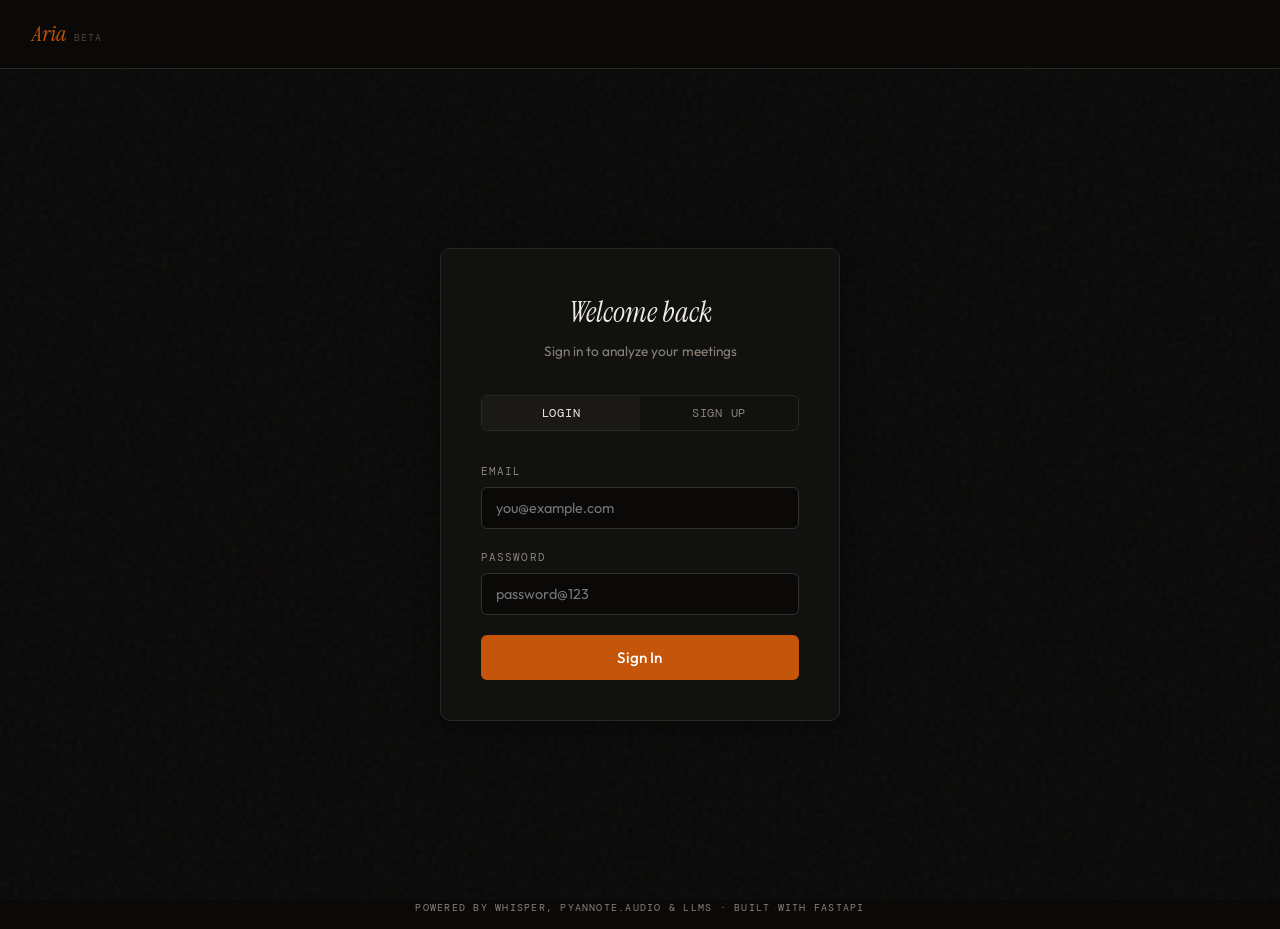
==== commit cb100fd2: "Minor bug fixes" ====
--- a/static/index.html
+++ b/static/index.html
@@ -4,1057 +4,78 @@
 <head>
   <meta charset="UTF-8" />
   <meta name="viewport" content="width=device-width, initial-scale=1.0" />
-  <title>Summeet</title>
+  <title>Aria - Your personal meeting summarizer</title>
   <link rel="icon" type="image/png" href="/static/image.png" />
   <link
     href="https://fonts.googleapis.com/css2?family=Instrument+Serif:ital@0;1&family=DM+Mono:wght@400;500&family=Outfit:wght@300;400;500;600&display=swap"
     rel="stylesheet" />
+  <link rel="stylesheet" href="/static/css/styles.css" />
   <style>
-    *,
-    *::before,
-    *::after {
-      box-sizing: border-box;
-      margin: 0;
-      padding: 0;
-    }
-
-    :root {
-      --bg: #0a0908;
-      --surface: #111110;
-      --surface-2: #1a1917;
-      --border: #2a2825;
-      --border-light: #333130;
-      --ink: #f0ece4;
-      --ink-muted: #8a8278;
-      --ink-faint: #4a4642;
-      --red: #c40000;
-      --accent: #c4550a;
-      --accent-dim: #7a3308;
-      --accent-glow: rgba(196, 85, 10, 0.15);
-      --green: #19a063;
-      --green-dim: #0d5c3a;
-      --green-glow: rgba(25, 160, 99, 0.12);
-      --blue: #3b82f6;
-      --blue-dim: #1e3a5f;
-      --blue-glow: rgba(59, 130, 246, 0.12);
-      --yellow: #d4a017;
-      --yellow-glow: rgba(212, 160, 23, 0.12);
-      --mono: 'DM Mono', monospace;
-      --serif: 'Instrument Serif', serif;
-      --sans: 'Outfit', sans-serif;
-      --radius: 6px;
-      --shadow: 0 4px 24px rgba(0, 0, 0, 0.4);
-    }
-
-    html {
-      scroll-behavior: smooth;
-    }
-
-    body {
-      background: var(--bg);
-      color: var(--ink);
-      font-family: var(--sans);
-      font-weight: 400;
-      line-height: 1.6;
-      min-height: 100vh;
-    }
-
-    /* ── Noise overlay ── */
-    body::before {
-      content: '';
-      position: fixed;
-      inset: 0;
-      background-image: url("data:image/svg+xml,%3Csvg viewBox='0 0 200 200' xmlns='http://www.w3.org/2000/svg'%3E%3Cfilter id='n'%3E%3CfeTurbulence type='fractalNoise' baseFrequency='0.85' numOctaves='4' stitchTiles='stitch'/%3E%3C/filter%3E%3Crect width='100%25' height='100%25' filter='url(%23n)' opacity='0.04'/%3E%3C/svg%3E");
-      pointer-events: none;
-      z-index: 0;
-    }
-
-    /* ── Layout ── */
-    #app {
-      position: relative;
-      z-index: 1;
-      min-height: 100vh;
-      display: flex;
-      flex-direction: column;
-    }
-
-    /* ── Header ── */
-    header {
+    .trial-banner {
       display: flex;
       align-items: center;
       justify-content: space-between;
-      padding: 1rem 2rem;
-      border-bottom: 1px solid var(--border);
-      background: rgba(10, 9, 8, 0.8);
-      backdrop-filter: blur(12px);
-      position: sticky;
-      top: 0;
-      z-index: 100;
-    }
-
-    .logo {
-      display: flex;
-      align-items: baseline;
-      gap: 0.5rem;
-    }
-
-    .logo-name {
-      font-family: var(--serif);
-      font-size: 1.4rem;
-      color: var(--accent);
-      font-style: italic;
-      text-decoration: none;
-    }
-
-    .logo-v {
-      font-family: var(--mono);
-      font-size: 0.6rem;
-      color: var(--ink-faint);
-      letter-spacing: 0.1em;
-      text-transform: uppercase;
-    }
-
-    .header-right {
-      display: flex;
-      align-items: center;
       gap: 1rem;
-    }
-
-    .user-badge {
-      display: none;
-      align-items: center;
-      gap: 0.5rem;
-      font-family: var(--mono);
-      font-size: 0.72rem;
-      color: var(--ink);
-    }
-
-    .user-badge.visible {
-      display: flex;
-    }
-
-    .user-dot {
-      width: 6px;
-      height: 6px;
-      border-radius: 50%;
-      background: var(--green);
-      animation: pulse 2s infinite;
-    }
-
-    .btn-ghost {
-      background: none;
-      border: 1px solid var(--border-light);
-      color: var(--ink-muted);
-      font-family: var(--mono);
-      font-size: 0.7rem;
-      letter-spacing: 0.06em;
-      text-transform: uppercase;
-      padding: 0.4rem 0.9rem;
-      border-radius: 20px;
-      cursor: pointer;
-      transition: all 0.15s;
-    }
-
-    .btn-ghost:hover {
-      border-color: var(--ink-muted);
-      color: var(--ink);
-    }
-
-    /* ── Pages ── */
-    .page {
-      display: none;
-      flex: 1;
-    }
-
-    .page.active {
-      display: flex;
-      flex-direction: column;
-    }
-
-    /* ── Auth page ── */
-    #page-auth {
-      align-items: center;
-      justify-content: center;
-      padding: 3rem 1.5rem;
-    }
-
-    .auth-box {
-      width: 100%;
-      max-width: 400px;
       background: var(--surface);
       border: 1px solid var(--border);
       border-radius: 10px;
-      padding: 2.5rem;
-      box-shadow: var(--shadow);
-    }
-
-    .auth-title {
-      font-family: var(--serif);
-      font-size: 1.8rem;
-      margin-bottom: 0.4rem;
-      font-style: italic;
-      text-align: center;
-    }
-
-    .auth-sub {
-      font-size: 0.85rem;
-      color: var(--ink-muted);
-      margin-bottom: 2rem;
-      text-align: center;
-    }
-
-    .tab-row {
-      display: flex;
-      gap: 0;
-      margin-bottom: 2rem;
-      border: 1px solid var(--border);
-      border-radius: var(--radius);
-      overflow: hidden;
-    }
-
-    .tab-btn {
-      flex: 1;
-      background: none;
-      border: none;
-      padding: 0.6rem;
+      padding: 0.75rem 1.1rem;
+      margin-top: 1rem;
       font-family: var(--mono);
-      font-size: 0.72rem;
-      letter-spacing: 0.06em;
-      text-transform: uppercase;
-      color: var(--ink-muted);
-      cursor: pointer;
-      transition: all 0.15s;
-    }
-
-    .tab-btn.active {
-      background: var(--surface-2);
-      color: var(--ink);
-    }
-
-    .field {
-      margin-bottom: 1.25rem;
-    }
-
-    .field label {
-      display: block;
-      font-family: var(--mono);
-      font-size: 0.68rem;
-      letter-spacing: 0.1em;
-      text-transform: uppercase;
-      color: var(--ink-muted);
-      margin-bottom: 0.4rem;
-    }
-
-    .field input {
-      width: 100%;
-      background: var(--bg);
-      border: 1px solid var(--border-light);
-      border-radius: var(--radius);
-      padding: 0.7rem 0.9rem;
-      font-family: var(--sans);
-      font-size: 0.9rem;
-      color: var(--ink);
-      outline: none;
-      transition: border-color 0.15s;
-    }
-
-    .field input:focus {
-      border-color: var(--accent);
-    }
-
-    .btn-primary {
-      width: 100%;
-      background: var(--accent);
-      border: none;
-      color: white;
-      font-family: var(--sans);
-      font-size: 0.95rem;
-      font-weight: 500;
-      padding: 0.8rem;
-      border-radius: var(--radius);
-      cursor: pointer;
-      transition: all 0.15s;
-      letter-spacing: 0.01em;
-    }
-
-    .btn-primary:hover {
-      background: #d4600f;
-      transform: translateY(-1px);
-      box-shadow: 0 4px 16px var(--accent-glow);
-    }
-
-    .btn-primary:active {
-      transform: none;
-    }
-
-    .btn-primary:disabled {
-      background: var(--border-light);
-      cursor: not-allowed;
-      transform: none;
-      box-shadow: none;
-    }
-
-    .auth-error {
-      display: none;
-      margin-top: 1rem;
-      padding: 0.75rem 1rem;
-      background: rgba(220, 38, 38, 0.1);
-      border: 1px solid rgba(220, 38, 38, 0.3);
-      border-radius: var(--radius);
-      font-size: 0.83rem;
-      color: #f87171;
-    }
-
-    .auth-error.visible {
-      display: block;
-    }
-
-    /* ── Main app page ── */
-    #page-app {
-      padding: 2.5rem 1.5rem;
-      align-items: center;
-    }
-
-    .app-inner {
-      width: 100%;
-      max-width: 860px;
-    }
-
-    /* ── Upload zone ── */
-    .section-label {
-      font-family: var(--mono);
-      font-size: 0.65rem;
-      letter-spacing: 0.12em;
-      text-transform: uppercase;
-      color: var(--ink-muted);
-      margin-bottom: 0.75rem;
-    }
-
-    .upload-area {
-      background: var(--surface);
-      border: 1px solid var(--border);
-      border-radius: 10px;
-      padding: 2rem;
-      margin-bottom: 1.5rem;
-      box-shadow: var(--shadow);
-    }
-
-    .drop-zone {
-      border: 2px dashed var(--border-light);
-      border-radius: var(--radius);
-      padding: 2.5rem 2rem;
-      text-align: center;
-      cursor: pointer;
-      position: relative;
-      overflow: hidden;
-      transition: all 0.2s;
-    }
-
-    .drop-zone:hover,
-    .drop-zone.drag-over {
-      border-color: var(--accent);
-      background: var(--accent-glow);
-    }
-
-    .drop-zone input {
-      position: absolute;
-      inset: 0;
-      opacity: 0;
-      cursor: pointer;
-    }
-
-    .drop-icon {
-      width: 48px;
-      height: 48px;
-      margin: 0 auto 1rem;
-      background: var(--surface-2);
-      border-radius: 50%;
+    }
+
+    .trial-banner-left {
       display: flex;
       align-items: center;
-      justify-content: center;
-    }
-
-    .drop-icon svg {
-      width: 22px;
-      height: 22px;
-      stroke: var(--accent);
-      fill: none;
-      stroke-width: 1.5;
-    }
-
-    .drop-title {
-      font-family: var(--serif);
-      font-size: 1.2rem;
-      margin-bottom: 0.3rem;
-    }
-
-    .drop-hint {
-      font-family: var(--mono);
-      font-size: 0.72rem;
-      color: var(--ink-faint);
-      letter-spacing: 0.04em;
-    }
-
-    .file-badge {
-      display: none;
-      align-items: center;
-      gap: 0.75rem;
-      margin-top: 1rem;
-      padding: 0.75rem 1rem;
-      background: rgba(25, 160, 99, 0.08);
-      border: 1px solid var(--green-dim);
-      border-radius: var(--radius);
-    }
-
-    .file-badge.visible {
-      display: flex;
-    }
-
-    .file-badge svg {
-      width: 16px;
-      height: 16px;
-      stroke: var(--green);
-      flex-shrink: 0;
-    }
-
-    .file-badge-name {
-      font-family: var(--mono);
-      font-size: 0.8rem;
-      color: var(--green);
-    }
-
-    .file-badge-size {
-      font-family: var(--mono);
-      font-size: 0.72rem;
-      color: #4a9a7a;
-      margin-left: auto;
-    }
-
-    .upload-actions {
-      display: flex;
-      gap: 0.75rem;
-      margin-top: 1.25rem;
-    }
-
-    .btn-action {
-      background: none;
-      color: var(--ink);
-      border: 1px solid var(--border-light);
-      font-family: var(--sans);
-      font-size: 0.88rem;
-      font-weight: 500;
-      padding: 0.7rem 1.5rem;
-      border-radius: var(--radius);
-      cursor: pointer;
-      transition: all 0.15s;
-    }
-
-    .btn-action:hover {
-      border: var(--accent);
-      color: var(--accent);
-    }
-
-    .btn-action:disabled {
-      background: var(--border-light);
-      color: var(--ink-faint);
-      cursor: not-allowed;
-      transform: none;
-    }
-
-    .btn-outline {
-      background: none;
-      border: 1px solid var(--border-light);
-      color: var(--ink);
-      font-family: var(--sans);
-      font-size: 0.85rem;
-      padding: 0.7rem 1.25rem;
-      border-radius: var(--radius);
-      cursor: pointer;
-      transition: all 0.15s;
-    }
-
-    .btn-outline:hover {
-      border: var(--red);
-      color: var(--red);
-    }
-
-    /* ── Jobs list ── */
-    .jobs-area {
-      margin-top: 2rem;
-    }
-
-    .jobs-header {
-      display: flex;
-      align-items: center;
-      justify-content: space-between;
-      margin-bottom: 1rem;
-    }
-
-    .jobs-title {
-      font-family: var(--serif);
-      font-size: 1.15rem;
-    }
-
-    .jobs-refresh {
-      font-family: var(--mono);
-      font-size: 0.65rem;
-      color: var(--ink-faint);
-      letter-spacing: 0.08em;
-      text-transform: uppercase;
-    }
-
-    .jobs-list {
-      display: flex;
-      flex-direction: column;
-      gap: 0.6rem;
-    }
-
-    .job-card {
-      background: var(--surface);
-      border: 1px solid var(--border);
-      border-radius: var(--radius);
-      padding: 1rem 1.25rem;
-      display: flex;
-      align-items: center;
-      gap: 1rem;
-      cursor: pointer;
-      transition: border-color 0.15s;
-    }
-
-    .job-card:hover {
-      border-color: var(--accent);
-    }
-
-    .job-card.active-job {
-      border-color: var(--accent);
-    }
-
-    .job-status-dot {
-      width: 8px;
-      height: 8px;
-      border-radius: 50%;
-      flex-shrink: 0;
-    }
-
-    .dot-uploaded {
-      background: var(--ink-faint);
-    }
-
-    .dot-queued {
-      background: var(--yellow);
-      animation: pulse 1.5s infinite;
-    }
-
-    .dot-processing {
-      background: var(--accent);
-      animation: pulse 0.8s infinite;
-    }
-
-    .dot-done {
-      background: var(--green);
-    }
-
-    .dot-error {
-      background: #ef4444;
-    }
-
-    .job-info {
-      flex: 1;
-      min-width: 0;
-    }
-
-    .job-filename {
-      font-size: 0.85rem;
-      color: var(--ink);
-      white-space: nowrap;
-      overflow: hidden;
-      text-overflow: ellipsis;
-    }
-
-    .job-meta {
-      font-family: var(--mono);
-      font-size: 0.68rem;
-      color: var(--ink-faint);
-      margin-top: 0.1rem;
-    }
-
-    .job-status-badge {
-      font-family: var(--mono);
-      font-size: 0.62rem;
-      letter-spacing: 0.08em;
-      text-transform: uppercase;
-      padding: 0.25rem 0.6rem;
-      border-radius: 20px;
-      flex-shrink: 0;
-    }
-
-    .badge-uploaded {
-      background: var(--surface-2);
-      color: var(--ink-faint);
-    }
-
-    .badge-queued {
-      background: var(--yellow-glow);
-      color: var(--yellow);
-    }
-
-    .badge-processing {
-      background: var(--accent-glow);
-      color: var(--accent);
-    }
-
-    .badge-done {
-      background: var(--green-glow);
-      color: var(--green);
-    }
-
-    .badge-error {
-      background: rgba(239, 68, 68, 0.1);
-      color: #ef4444;
-    }
-
-    .job-view-btn {
-      background: none;
-      border: 1px solid var(--border-light);
-      color: var(--ink);
-      font-family: var(--mono);
-      font-size: 0.62rem;
-      letter-spacing: 0.06em;
-      text-transform: uppercase;
-      padding: 0.3rem 0.7rem;
-      border-radius: 20px;
-      cursor: pointer;
-      transition: all 0.15s;
-      flex-shrink: 0;
-    }
-
-    .job-view-btn:hover {
-      border-color: var(--green);
-      color: var(--green);
-    }
-
-    .empty-jobs {
-      text-align: center;
-      padding: 2rem;
-      font-family: var(--mono);
-      font-size: 0.8rem;
-      color: var(--ink-faint);
-    }
-
-    /* ── Results page ── */
-    #page-results {
-      padding: 2rem 1.5rem;
-      align-items: center;
-    }
-
-    .results-inner {
-      width: 100%;
-      max-width: 860px;
-    }
-
-    .results-nav {
-      display: flex;
-      align-items: center;
-      /* gap: 1rem; */
-      position: fixed;
-      top: 70px;
-      left: 0;
-      right: 0;
-      z-index: 50;
-      padding: 0.75rem 0.75rem;
-      background: transparent;
-      /* opacity: 20; */
-    }
-
-    .back-btn {
-      background: none;
-      border: 1px solid var(--border-light);
-      color: var(--ink-muted);
-      font-family: var(--mono);
-      font-size: 0.68rem;
-      letter-spacing: 0.06em;
-      text-transform: uppercase;
-      padding: 0.4rem 0.9rem;
-      border-radius: 20px;
-      cursor: pointer;
-      transition: all 0.15s;
-      padding-left: 3 px;
-    }
-
-    .back-btn:hover {
-      border: none;
-      color: var(--ink);
-    }
-
-    .results-job-id {
-      font-family: var(--mono);
-      font-size: 0.72rem;
-      color: var(--ink-faint);
-      padding-left: 9px;
-    }
-
-    .results-job-id:hover {
-      color: var(--ink)
-    }
-
-    /* Processing state */
-    .processing-card {
-      background: var(--surface);
-      border: 1px solid var(--border);
-      border-radius: 10px;
-      padding: 2.5rem;
-      text-align: center;
-      margin-bottom: 1.5rem;
-    }
-
-    .processing-spinner {
-      width: 40px;
-      height: 40px;
-      margin: 0 auto 1.5rem;
-      border: 2px solid var(--border-light);
-      border-top-color: var(--accent);
-      border-radius: 50%;
-      animation: spin 0.8s linear infinite;
-    }
-
-    .processing-title {
-      font-family: var(--serif);
-      font-size: 1.3rem;
-      margin-bottom: 0.5rem;
-    }
-
-    .processing-status {
-      font-family: var(--mono);
-      font-size: 0.75rem;
-      color: var(--accent);
-      letter-spacing: 0.06em;
-      text-transform: uppercase;
-    }
-
-    .processing-hint {
-      font-size: 0.82rem;
-      color: var(--ink-muted);
-      margin-top: 0.75rem;
-    }
-
-    /* Result cards */
-    .result-card {
-      background: var(--surface);
-      border: 1px solid var(--border);
-      border-radius: 10px;
-      overflow: hidden;
-      margin-bottom: 1.25rem;
-      box-shadow: var(--shadow);
-    }
-
-    .card-head {
-      padding: 0.9rem 1.25rem;
-      border-bottom: 1px solid var(--border);
-      display: flex;
-      align-items: center;
-      justify-content: space-between;
-    }
-
-    .card-head-title {
-      font-family: var(--serif);
-      font-size: 1rem;
-      display: flex;
-      align-items: center;
-      gap: 0.5rem;
-    }
-
-    .tag {
-      font-family: var(--mono);
-      font-size: 0.58rem;
-      letter-spacing: 0.1em;
-      text-transform: uppercase;
-      padding: 0.18rem 0.55rem;
-      border-radius: 20px;
-    }
-
-    .tag-orange {
-      background: var(--accent-glow);
-      color: var(--accent);
-    }
-
-    .tag-green {
-      background: var(--green-glow);
-      color: var(--green);
-    }
-
-    .tag-blue {
-      background: var(--blue-glow);
-      color: var(--blue);
-    }
-
-    .copy-btn {
-      background: none;
-      border: 1px solid var(--border-light);
-      color: var(--ink-muted);
-      font-family: var(--mono);
-      font-size: 0.6rem;
-      letter-spacing: 0.06em;
-      text-transform: uppercase;
-      padding: 0.28rem 0.7rem;
-      border-radius: 20px;
-      cursor: pointer;
-      transition: all 0.15s;
-    }
-
-    .copy-btn:hover {
-      border: none;
-      color: var(--ink);
-    }
-
-    .copy-btn.copied {
-      border-color: var(--green);
-      color: var(--green);
-    }
-
-    .card-body {
-      padding: 1.25rem 1.5rem;
-    }
-
-    .overview-text {
-      font-family: var(--serif);
-      font-size: 1.05rem;
-      font-style: italic;
-      line-height: 1.75;
-      color: #d4cfc7;
-    }
-
-    .two-col {
-      display: grid;
-      grid-template-columns: 1fr 1fr;
-      gap: 1.25rem;
-      margin-bottom: 1.25rem;
-    }
-
-    @media (max-width: 600px) {
-      .two-col {
-        grid-template-columns: 1fr;
-      }
-    }
-
-    .list-block h4 {
-      font-family: var(--mono);
-      font-size: 0.62rem;
-      letter-spacing: 0.12em;
-      text-transform: uppercase;
-      color: var(--ink-faint);
-      margin-bottom: 0.6rem;
-      display: flex;
-      align-items: center;
-      gap: 0.4rem;
-    }
-
-    .list-block h4::after {
-      content: '';
-      flex: 1;
-      height: 1px;
-      background: var(--border);
-    }
-
-    .item-list {
-      list-style: none;
-      display: flex;
-      flex-direction: column;
-      gap: 0.4rem;
-    }
-
-    .item-list li {
-      font-size: 0.85rem;
-      line-height: 1.55;
-      padding: 0.45rem 0.7rem;
-      border-radius: 4px;
-      display: flex;
-      gap: 0.5rem;
-      align-items: flex-start;
-    }
-
-    .item-list li::before {
-      flex-shrink: 0;
-      margin-top: 0.1em;
-    }
-
-    .list-keypoints li {
-      background: var(--surface-2);
-    }
-
-    .list-keypoints li::before {
-      content: '—';
-      color: var(--ink-faint);
-    }
-
-    .list-decisions li {
-      background: var(--blue-glow);
-    }
-
-    .list-decisions li::before {
-      content: '—';
-      color: var(--blue);
-    }
-
-    .list-actions li {
-      background: var(--accent-glow);
-    }
-
-    .list-actions li::before {
-      content: '→';
-      color: var(--accent);
-    }
-
-    .list-nextsteps li {
-      background: var(--green-glow);
-    }
-
-    .list-nextsteps li::before {
-      content: '↗';
-      color: var(--green);
-    }
-
-    .empty-list {
-      font-family: var(--mono);
-      font-size: 0.75rem;
-      color: var(--ink-faint);
-      font-style: italic;
-    }
-
-    /* Chunk summaries */
-    .chunk-list {
-      display: flex;
-      flex-direction: column;
-      gap: 0.75rem;
-    }
-
-    .chunk-item {
-      padding: 0.9rem 1rem;
-      border-left: 2px solid var(--border-light);
-      transition: border-color 0.15s;
-    }
-
-    .chunk-item:hover {
-      border-left-color: var(--accent);
-    }
-
-    .chunk-num {
-      font-family: var(--mono);
+      gap: 0.65rem;
+    }
+
+    .trial-label {
       font-size: 0.62rem;
       letter-spacing: 0.1em;
       text-transform: uppercase;
+      color: var(--ink-faint);
+    }
+
+    .trial-pips {
+      display: flex;
+      gap: 5px;
+    }
+
+    .trial-pip {
+      width: 9px;
+      height: 9px;
+      border-radius: 50%;
+      background: var(--border);
+    }
+
+    .trial-pip.used {
+      background: #ef4444;
+    }
+
+    .trial-pip.free {
+      background: #22c55e;
+    }
+
+    .trial-counter {
+      font-size: 0.70rem;
+      color: var(--ink-muted);
+    }
+
+    .trial-counter strong {
       color: var(--ink);
-      margin-bottom: 0.35rem;
-    }
-
-    .chunk-text {
-      font-size: 0.85rem;
-      line-height: 1.65;
-      color: #f2efe9;
-    }
-
-    /* Transcript */
-    .transcript-box {
-      font-family: var(--mono);
-      font-size: 0.78rem;
-      line-height: 1.85;
-      color: #d8d2ce;
-      background: var(--bg);
-      border: 1px solid var(--border);
-      border-radius: 4px;
-      padding: 1rem;
-      max-height: 380px;
-      overflow-y: auto;
-      white-space: pre-wrap;
-      word-break: break-word;
-    }
-
-    .transcript-box::-webkit-scrollbar {
-      width: 3px;
-    }
-
-    .transcript-box::-webkit-scrollbar-thumb {
-      background: var(--border-light);
-      border-radius: 2px;
-    }
-
-    .expand-toggle {
-      display: block;
-      width: 100%;
-      background: none;
-      border: none;
-      padding: 0.5rem;
-      font-family: var(--mono);
+    }
+
+    .trial-exhausted-text {
       font-size: 0.65rem;
-      letter-spacing: 0.08em;
-      text-transform: uppercase;
-      color: var(--ink-faint);
-      cursor: pointer;
-      transition: color 0.15s;
-      margin-top: 0.4rem;
-    }
-
-    .expand-toggle:hover {
-      color: var(--accent);
-    }
-
-    /* Toast */
-    .toast {
-      position: fixed;
-      bottom: 1.5rem;
-      left: 50%;
-      transform: translateX(-50%) translateY(60px);
-      background: var(--surface-2);
-      border: 1px solid var(--border-light);
-      color: var(--ink);
-      font-family: var(--mono);
-      font-size: 0.75rem;
+      color: #ef4444;
       letter-spacing: 0.04em;
-      padding: 0.6rem 1.25rem;
-      border-radius: 20px;
-      box-shadow: var(--shadow);
-      z-index: 999;
-      transition: transform 0.25s ease, opacity 0.25s ease;
-      opacity: 0;
-    }
-
-    .toast.show {
-      transform: translateX(-50%) translateY(0);
-      opacity: 1;
-    }
-
-    /* Animations */
-    @keyframes pulse {
-
-      0%,
-      100% {
-        opacity: 1;
-      }
-
-      50% {
-        opacity: 0.3;
-      }
-    }
-
-    @keyframes spin {
-      to {
-        transform: rotate(360deg);
-      }
-    }
-
-    .fade-in {
-      animation: fadeIn 0.35s ease forwards;
-    }
-
-    @keyframes fadeIn {
-      from {
-        opacity: 0;
-        transform: translateY(6px);
-      }
-
-      to {
-        opacity: 1;
-        transform: none;
-      }
+    }
+
+    .trial-subscribed-text {
+      font-size: 0.65rem;
+      color: #22c55e;
+      letter-spacing: 0.04em;
     }
   </style>
 </head>
@@ -1063,7 +84,7 @@
   <div id="app">
     <header>
       <div class="logo">
-        <a class="logo-name" href="http://localhost:8000/">Summeet</a>
+        <a class="logo-name" href="http://localhost:8000/">Aria</a>
         <span class="logo-v">beta</span>
       </div>
       <div class="header-right">
@@ -1071,6 +92,8 @@
           <span class="user-dot"></span>
           <span id="userEmail">—</span>
         </div>
+        <button class="btn-ghost" id="settingsBtn" onclick="window.location.href='/settings'"
+          style="display:none">Settings</button>
         <button class="btn-ghost" id="logoutBtn" onclick="logout()" style="display:none">Logout</button>
       </div>
     </header>
@@ -1122,9 +145,43 @@
             <span class="file-badge-name" id="badgeName">—</span>
             <span class="file-badge-size" id="badgeSize">—</span>
           </div>
+          <div style="display:grid;grid-template-columns:1fr 2fr;gap:0.75rem;margin-top:1rem">
+            <div class="field" style="margin:0">
+              <label
+                style="font-family:var(--mono);font-size:0.68rem;letter-spacing:0.1em;text-transform:uppercase;color:var(--ink-muted);display:block;margin-bottom:0.4rem;">Provider</label>
+              <select id="uploadProvider" onchange="onUploadProviderChange()"
+                style="width:100%;background:var(--bg);border:1px solid var(--border-light);border-radius:var(--radius);padding:0.7rem 0.9rem;font-family:var(--sans);font-size:0.88rem;color:var(--ink);outline:none;cursor:pointer;">
+                <option value="groq">Groq</option>
+                <option value="anthropic">Anthropic/Claude</option>
+                <option value="openai">OpenAI</option>
+                <option value="together">Together AI</option>
+                <option value="mistral">Mistral</option>
+              </select>
+            </div>
+            <div class="field" style="margin:0">
+              <label
+                style="font-family:var(--mono);font-size:0.68rem;letter-spacing:0.1em;text-transform:uppercase;color:var(--ink-muted);display:block;margin-bottom:0.4rem;">Model</label>
+              <select id="modelSelect"
+                style="width:100%;background:var(--bg);border:1px solid var(--border-light);border-radius:var(--radius);padding:0.7rem 0.9rem;font-family:var(--sans);font-size:0.88rem;color:var(--ink);outline:none;cursor:pointer;">
+                <option value="">Select provider first</option>
+              </select>
+            </div>
+          </div>
           <div class="upload-actions">
             <button class="btn-action" id="uploadBtn" disabled onclick="doUploadAndAnalyse()">Upload & Analyse</button>
             <button class="btn-outline" id="clearFileBtn" onclick="clearFile()" style="display:none">Clear</button>
+          </div>
+
+          <!-- Trial usage meter -->
+          <div class="trial-banner" id="trialBanner" style="display:none">
+            <div class="trial-banner-left">
+              <span class="trial-label">Trial</span>
+              <div class="trial-pips" id="trialPips"></div>
+              <span class="trial-counter" id="trialCounter"></span>
+            </div>
+            <span class="trial-exhausted-text" id="trialExhaustedMsg" style="display:none">Limit reached — upgrade to
+              continue</span>
+            <span class="trial-subscribed-text" id="trialSubMsg" style="display:none">✓ Subscribed</span>
           </div>
         </div>
 
@@ -1158,6 +215,7 @@
 
         <!-- Results -->
         <div id="resultsContent" style="display:none">
+
           <!-- Overview -->
           <div class="result-card fade-in">
             <div class="card-head">
@@ -1174,7 +232,7 @@
             <div class="result-card fade-in" style="animation-delay:0.05s">
               <div class="card-head">
                 <div class="card-head-title">Key Points <span class="tag tag-orange">Topics</span></div>
-                <button class="copy-btn" onclick="copyEl('overviewText', this)">Copy</button>
+                <button class="copy-btn" onclick="copyEl('listKeyPoints', this)">Copy</button>
               </div>
               <div class="card-body">
                 <ul class="item-list list-keypoints" id="listKeyPoints"></ul>
@@ -1183,7 +241,7 @@
             <div class="result-card fade-in" style="animation-delay:0.1s">
               <div class="card-head">
                 <div class="card-head-title">Decisions <span class="tag tag-blue">Resolved</span></div>
-                <button class="copy-btn" onclick="copyEl('overviewText', this)">Copy</button>
+                <button class="copy-btn" onclick="copyEl('listDecisions', this)">Copy</button>
               </div>
               <div class="card-body">
                 <ul class="item-list list-decisions" id="listDecisions"></ul>
@@ -1196,7 +254,7 @@
             <div class="result-card fade-in" style="animation-delay:0.15s">
               <div class="card-head">
                 <div class="card-head-title">Action Items <span class="tag tag-orange">Tasks</span></div>
-                <button class="copy-btn" onclick="copyEl('overviewText', this)">Copy</button>
+                <button class="copy-btn" onclick="copyEl('listActions', this)">Copy</button>
               </div>
               <div class="card-body">
                 <ul class="item-list list-actions" id="listActions"></ul>
@@ -1205,7 +263,7 @@
             <div class="result-card fade-in" style="animation-delay:0.2s">
               <div class="card-head">
                 <div class="card-head-title">Next Steps <span class="tag tag-green">Follow-up</span></div>
-                <button class="copy-btn" onclick="copyEl('overviewText', this)">Copy</button>
+                <button class="copy-btn" onclick="copyEl('listNextSteps', this)">Copy</button>
               </div>
               <div class="card-body">
                 <ul class="item-list list-nextsteps" id="listNextSteps"></ul>
@@ -1217,7 +275,7 @@
           <div class="result-card fade-in" style="animation-delay:0.25s">
             <div class="card-head">
               <div class="card-head-title">Segment Summaries <span class="tag tag-blue">Hierarchical</span></div>
-              <button class="copy-btn" onclick="copyEl('overviewText', this)">Copy All</button>
+              <button class="copy-btn" onclick="copyEl('chunkList', this)">Copy All</button>
             </div>
             <div class="card-body">
               <div class="chunk-list" id="chunkList"></div>
@@ -1236,330 +294,36 @@
                 ↓</button>
             </div>
           </div>
+
         </div><!-- /resultsContent -->
       </div>
     </div>
 
+
   </div><!-- /app -->
 
   <div class="toast" id="toast"></div>
 
+  <!-- JS loaded in dependency order -->
+  <script src="/static/js/utils.js"></script>
+  <script src="/static/js/dashboard.js"></script>
+  <script src="/static/js/auth.js"></script>
+  <script src="/static/js/upload.js"></script>
+  <script src="/static/js/jobs.js"></script>
+  <script src="/static/js/results.js"></script>
+
   <script>
-    // ── State ─────────────────────────────────────────────────────────────────────
-    let token = localStorage.getItem('mm_token') || null;
-    let userEmail = localStorage.getItem('mm_email') || null;
-    let selectedFile = null;
-    let pollInterval = null;
-    let currentJobId = null;
-    let transcriptExpanded = false;
-    const API = '';  // same origin
-
-    // ── Init ──────────────────────────────────────────────────────────────────────
+    // ── Init ─────────────────────────────────────────────────────────────────
     window.addEventListener('DOMContentLoaded', () => {
       if (token) {
+        _scheduleAutoLogout();  // Check expiry on page load/refresh
         enterApp();
       }
     });
-
-    // ── Page routing ──────────────────────────────────────────────────────────────
-    function showPage(name) {
-      document.querySelectorAll('.page').forEach(p => p.classList.remove('active'));
-      document.getElementById('page-' + name).classList.add('active');
-    }
-
-    // ── Auth ──────────────────────────────────────────────────────────────────────
-    let authMode = 'login';
-
-    function switchTab(mode) {
-      authMode = mode;
-      document.getElementById('tab-login').classList.toggle('active', mode === 'login');
-      document.getElementById('tab-signup').classList.toggle('active', mode === 'signup');
-      document.getElementById('authBtn').textContent = mode === 'login' ? 'Sign In' : 'Create Account';
-      document.getElementById('authError').classList.remove('visible');
-    }
-
-    async function doAuth() {
-      const email = document.getElementById('authEmail').value.trim();
-      const password = document.getElementById('authPassword').value;
-      const errEl = document.getElementById('authError');
-      const btn = document.getElementById('authBtn');
-
-      if (!email || !password) { showAuthError('Please fill in all fields.'); return; }
-
-      btn.disabled = true;
-      btn.textContent = authMode === 'login' ? 'Signing in…' : 'Creating account…';
-      errEl.classList.remove('visible');
-
-      try {
-        if (authMode === 'signup') {
-          const res = await apiFetch('/user/signup', 'POST', { email, password });
-          if (!res.ok) { const e = await res.json(); showAuthError(e.detail || 'Signup failed'); return; }
-          showToast('Account created! Please sign in.');
-          switchTab('login');
-          return;
-        }
-
-        const res = await apiFetch('/user/login', 'POST', { email, password });
-        if (!res.ok) { const e = await res.json(); showAuthError(e.detail || 'Login failed'); return; }
-        const data = await res.json();
-        token = data.access_token;
-        userEmail = email;
-        localStorage.setItem('mm_token', token);
-        localStorage.setItem('mm_email', email);
-        enterApp();
-
-      } catch (e) {
-        showAuthError('Network error. Is the server running?');
-      } finally {
-        btn.disabled = false;
-        btn.textContent = authMode === 'login' ? 'Sign In' : 'Create Account';
-      }
-    }
-
-    function showAuthError(msg) {
-      const el = document.getElementById('authError');
-      el.textContent = msg;
-      el.classList.add('visible');
-    }
-
-    function enterApp() {
-      document.getElementById('userBadge').classList.add('visible');
-      document.getElementById('userEmail').textContent = userEmail || '';
-      document.getElementById('logoutBtn').style.display = 'inline-block';
-      showPage('app');
-      loadJobs();
-      startJobPolling();
-    }
-
-    function logout() {
-      token = null; userEmail = null;
-      localStorage.removeItem('mm_token');
-      localStorage.removeItem('mm_email');
-      stopJobPolling();
-      document.getElementById('userBadge').classList.remove('visible');
-      document.getElementById('logoutBtn').style.display = 'none';
-      showPage('auth');
-    }
-
-    // ── File selection ────────────────────────────────────────────────────────────
-    const dropZone = document.getElementById('dropZone');
-    const fileInput = document.getElementById('fileInput');
-
-    dropZone.addEventListener('dragover', e => { e.preventDefault(); dropZone.classList.add('drag-over'); });
-    dropZone.addEventListener('dragleave', () => dropZone.classList.remove('drag-over'));
-    dropZone.addEventListener('drop', e => { e.preventDefault(); dropZone.classList.remove('drag-over'); if (e.dataTransfer.files[0]) setFile(e.dataTransfer.files[0]); });
-    fileInput.addEventListener('change', () => { if (fileInput.files[0]) setFile(fileInput.files[0]); });
-
-    function setFile(f) {
-      selectedFile = f;
-      document.getElementById('badgeName').textContent = f.name;
-      document.getElementById('badgeSize').textContent = fmtBytes(f.size);
-      document.getElementById('fileBadge').classList.add('visible');
-      document.getElementById('uploadBtn').disabled = false;
-      document.getElementById('clearFileBtn').style.display = 'inline-block';
-    }
-
-    function clearFile() {
-      selectedFile = null; fileInput.value = '';
-      document.getElementById('fileBadge').classList.remove('visible');
-      document.getElementById('uploadBtn').disabled = true;
-      document.getElementById('clearFileBtn').style.display = 'none';
-    }
-
-    // ── Upload + Queue ────────────────────────────────────────────────────────────
-    async function doUploadAndAnalyse() {
-      if (!selectedFile) return;
-      const btn = document.getElementById('uploadBtn');
-      btn.disabled = true;
-      btn.textContent = 'Uploading…';
-
-      try {
-        // 1. Upload
-        const form = new FormData();
-        form.append('file', selectedFile);
-        const upRes = await fetch(`${API}/uploadfile`, {
-          method: 'POST',
-          headers: { 'Authorization': `Bearer ${token}` },
-          body: form,
-        });
-        if (!upRes.ok) { const e = await upRes.json(); throw new Error(e.detail || 'Upload failed'); }
-        const { job_id } = await upRes.json();
-
-        // 2. Queue
-        btn.textContent = 'Queuing…';
-        const anRes = await apiFetch('/analyse', 'POST', { job_id });
-        if (!anRes.ok) { const e = await anRes.json(); throw new Error(e.detail || 'Queue failed'); }
-
-        showToast('Job queued! Processing in background.');
-        clearFile();
-        loadJobs();
-
-      } catch (e) {
-        showToast('Error: ' + e.message);
-      } finally {
-        btn.disabled = false;
-        btn.textContent = 'Upload & Analyse';
-      }
-    }
-
-    // ── Jobs list ─────────────────────────────────────────────────────────────────
-    async function loadJobs() {
-      try {
-        const res = await apiFetch('/jobs', 'GET');
-        if (!res.ok) return;
-        const jobs = await res.json();
-        renderJobs(jobs);
-      } catch (e) { /* silent */ }
-    }
-
-    function renderJobs(jobs) {
-      const el = document.getElementById('jobsList');
-      if (!jobs.length) {
-        el.innerHTML = '<div class="empty-jobs">No jobs yet. Upload a recording to get started.</div>';
-        return;
-      }
-      el.innerHTML = jobs.map(j => `
-    <div class="job-card ${j.job_id === currentJobId ? 'active-job' : ''}" onclick="viewJob('${j.job_id}')">
-      <span class="job-status-dot dot-${j.status}"></span>
-      <div class="job-info">
-        <div class="job-filename">${esc(j.file_path.split(/[\\/]/).pop())}</div>
-        <div class="job-meta">${j.job_id.slice(0, 8)} · ${fmtDate(j.created_at)}</div>
-      </div>
-      <span class="job-status-badge badge-${j.status}">${j.status}</span>
-      ${j.status === 'done' ? `<button class="job-view-btn" onclick="event.stopPropagation();viewJob('${j.job_id}')">View →</button>` : ''}
-    </div>
-  `).join('');
-    }
-
-    // ── Polling ───────────────────────────────────────────────────────────────────
-    function startJobPolling() {
-      stopJobPolling();
-      pollInterval = setInterval(async () => {
-        await loadJobs();
-        document.getElementById('pollIndicator').textContent = 'Updated ' + new Date().toLocaleTimeString();
-
-        // If we're on the results page for an in-progress job, auto-refresh it
-        if (currentJobId && document.getElementById('page-results').classList.contains('active')) {
-          const res = await apiFetch(`/get_status/${currentJobId}`, 'GET');
-          if (res.ok) {
-            const { status } = await res.json();
-            if (status === 'done') {
-              fetchAndRenderSummary(currentJobId);
-            } else {
-              document.getElementById('processingStatus').textContent = status;
-            }
-          }
-        }
-      }, 8000);
-    }
-
-    function stopJobPolling() {
-      if (pollInterval) { clearInterval(pollInterval); pollInterval = null; }
-    }
-
-    // ── Results view ──────────────────────────────────────────────────────────────
-    async function viewJob(jobId) {
-      currentJobId = jobId;
-      document.getElementById('resultsJobId').textContent = 'Job ' + jobId.slice(0, 8) + '…';
-      showPage('results');
-
-      // Check status first
-      const res = await apiFetch(`/get_status/${jobId}`, 'GET');
-      if (!res.ok) return;
-      const { status } = await res.json();
-
-      if (status === 'done') {
-        fetchAndRenderSummary(jobId);
-      } else {
-        document.getElementById('processingCard').style.display = 'block';
-        document.getElementById('resultsContent').style.display = 'none';
-        document.getElementById('processingStatus').textContent = status;
-      }
-    }
-
-    async function fetchAndRenderSummary(jobId) {
-      const res = await apiFetch(`/get_summary?job_id=${jobId}`, 'GET');
-      if (!res.ok) return;
-      const data = await res.json();
-
-      document.getElementById('processingCard').style.display = 'none';
-      document.getElementById('resultsContent').style.display = 'block';
-
-      const s = data.summary || {};
-      document.getElementById('overviewText').textContent = s.overview || 'No overview available.';
-
-      renderList('listKeyPoints', s.key_points);
-      renderList('listDecisions', s.decisions);
-      renderList('listActions', s.action_items);
-      renderList('listNextSteps', s.next_steps);
-
-      const chunkEl = document.getElementById('chunkList');
-      const chunks = s.chunk_summaries || [];
-      chunkEl.innerHTML = chunks.length
-        ? chunks.map((c, i) => `<div class="chunk-item"><div class="chunk-num">Segment ${i + 1}</div><div class="chunk-text">${esc(c)}</div></div>`).join('')
-        : '<p class="empty-list">No segment summaries available.</p>';
-
-      document.getElementById('transcriptBox').textContent = data.transcript || 'No transcript available.';
-      document.getElementById('transcriptBox').style.maxHeight = '380px';
-      transcriptExpanded = false;
-      document.getElementById('expandToggle').textContent = 'Show full transcript ↓';
-    }
-
-    function renderList(id, items) {
-      const el = document.getElementById(id);
-      el.innerHTML = (items && items.length)
-        ? items.map(i => `<li>${esc(i)}</li>`).join('')
-        : '<li class="empty-list" style="background:none;padding-left:0">None noted</li>';
-    }
-
-    // ── Helpers ───────────────────────────────────────────────────────────────────
-    async function apiFetch(path, method, body) {
-      const opts = {
-        method,
-        headers: {
-          'Content-Type': 'application/json',
-          ...(token ? { 'Authorization': `Bearer ${token}` } : {}),
-        },
-      };
-      if (body) opts.body = JSON.stringify(body);
-      return fetch(API + path, opts);
-    }
-
-    function esc(s) {
-      return String(s).replace(/&/g, '&amp;').replace(/</g, '&lt;').replace(/>/g, '&gt;').replace(/"/g, '&quot;');
-    }
-
-    function fmtBytes(b) {
-      return b < 1048576 ? (b / 1024).toFixed(1) + ' KB' : (b / 1048576).toFixed(1) + ' MB';
-    }
-
-    function fmtDate(iso) {
-      return new Date(iso).toLocaleString(undefined, { month: 'short', day: 'numeric', hour: '2-digit', minute: '2-digit' });
-    }
-
-    function showToast(msg) {
-      const t = document.getElementById('toast');
-      t.textContent = msg;
-      t.classList.add('show');
-      setTimeout(() => t.classList.remove('show'), 3000);
-    }
-
-    function copyEl(id, btn) {
-      const el = document.getElementById(id);
-      navigator.clipboard.writeText(el.textContent || '').then(() => {
-        btn.textContent = 'Copied!'; btn.classList.add('copied');
-        setTimeout(() => { btn.textContent = 'Copy'; btn.classList.remove('copied'); }, 2000);
-      });
-    }
-
-    function toggleTranscript() {
-      transcriptExpanded = !transcriptExpanded;
-      const el = document.getElementById('transcriptBox');
-      const btn = document.getElementById('expandToggle');
-      el.style.maxHeight = transcriptExpanded ? 'none' : '380px';
-      btn.textContent = transcriptExpanded ? 'Collapse ↑' : 'Show full transcript ↓';
-    }
   </script>
 </body>
+<footer>
+  <div class="footer"> Powered by Whisper, pyannote.audio &amp; LLMs · Built with FastAPI </div>
+</footer>
 
 </html>
--- a/static/css/styles.css
+++ b/static/css/styles.css
@@ -0,0 +1,1213 @@
+*,
+*::before,
+*::after {
+    box-sizing: border-box;
+    margin: 0;
+    padding: 0;
+}
+
+:root {
+    --bg: #0a0908;
+    --surface: #111110;
+    --surface-2: #1a1917;
+    --border: #2a2825;
+    --border-light: #333130;
+    --ink: #f0ece4;
+    --ink-muted: #8a8278;
+    --ink-faint: #4a4642;
+    --red: #c40000;
+    --accent: #c4550a;
+    --accent-dim: #7a3308;
+    --accent-glow: rgba(196, 85, 10, 0.15);
+    --green: #19a063;
+    --green-dim: #0d5c3a;
+    --green-glow: rgba(25, 160, 99, 0.12);
+    --blue: #3b82f6;
+    --blue-dim: #1e3a5f;
+    --blue-glow: rgba(59, 130, 246, 0.12);
+    --yellow: #d4a017;
+    --yellow-glow: rgba(212, 160, 23, 0.12);
+    --mono: 'DM Mono', monospace;
+    --serif: 'Instrument Serif', serif;
+    --sans: 'Outfit', sans-serif;
+    --radius: 6px;
+    --shadow: 0 4px 24px rgba(0, 0, 0, 0.4);
+}
+
+#uploadProvider option[value="groq"] {
+    color: #fa6800;
+}
+
+#uploadProvider option[value="anthropic"] {
+    color: #d97757;
+}
+
+#uploadProvider option[value="claude"] {
+    color: #a78bfa;
+}
+
+#uploadProvider option[value="openai"] {
+    color: #22c55e;
+}
+
+#uploadProvider option[value="together"] {
+    color: #3b82f6;
+}
+
+#uploadProvider option[value="mistral"] {
+    color: #f59e0b;
+}
+
+html {
+    scroll-behavior: smooth;
+}
+
+body {
+    background: var(--bg);
+    color: var(--ink);
+    font-family: var(--sans);
+    font-weight: 400;
+    line-height: 1.6;
+    min-height: 100vh;
+}
+
+/* ── Noise overlay ── */
+body::before {
+    content: '';
+    position: fixed;
+    inset: 0;
+    background-image: url("data:image/svg+xml,%3Csvg viewBox='0 0 200 200' xmlns='http://www.w3.org/2000/svg'%3E%3Cfilter id='n'%3E%3CfeTurbulence type='fractalNoise' baseFrequency='0.85' numOctaves='4' stitchTiles='stitch'/%3E%3C/filter%3E%3Crect width='100%25' height='100%25' filter='url(%23n)' opacity='0.04'/%3E%3C/svg%3E");
+    pointer-events: none;
+    z-index: 0;
+}
+
+/* ── Layout ── */
+#app {
+    position: relative;
+    z-index: 1;
+    min-height: 100vh;
+    display: flex;
+    flex-direction: column;
+}
+
+/* ── Header ── */
+header {
+    display: flex;
+    align-items: center;
+    justify-content: space-between;
+    padding: 1rem 2rem;
+    border-bottom: 1px solid var(--border);
+    background: rgba(10, 9, 8, 0.8);
+    backdrop-filter: blur(12px);
+    position: sticky;
+    top: 0;
+    z-index: 100;
+}
+
+.logo {
+    display: flex;
+    align-items: baseline;
+    gap: 0.5rem;
+}
+
+.logo-name {
+    font-family: var(--serif);
+    font-size: 1.4rem;
+    color: var(--accent);
+    font-style: italic;
+    text-decoration: none;
+}
+
+.logo-v {
+    font-family: var(--mono);
+    font-size: 0.6rem;
+    color: var(--ink-faint);
+    letter-spacing: 0.1em;
+    text-transform: uppercase;
+}
+
+.header-right {
+    display: flex;
+    align-items: center;
+    gap: 1rem;
+}
+
+.user-badge {
+    display: none;
+    align-items: center;
+    gap: 0.5rem;
+    font-family: var(--mono);
+    font-size: 0.72rem;
+    color: var(--ink);
+}
+
+.user-badge.visible {
+    display: flex;
+}
+
+.user-dot {
+    width: 6px;
+    height: 6px;
+    border-radius: 50%;
+    background: var(--green);
+    animation: pulse 2s infinite;
+}
+
+.btn-ghost {
+    background: none;
+    border: 1px solid var(--border-light);
+    color: var(--ink-muted);
+    font-family: var(--mono);
+    font-size: 0.7rem;
+    letter-spacing: 0.06em;
+    text-transform: uppercase;
+    padding: 0.4rem 0.9rem;
+    border-radius: 20px;
+    cursor: pointer;
+    transition: all 0.15s;
+}
+
+.btn-ghost:hover {
+    border-color: var(--ink-muted);
+    color: var(--ink);
+}
+
+/* ── Pages ── */
+.page {
+    display: none;
+    flex: 1;
+}
+
+.page.active {
+    display: flex;
+    flex-direction: column;
+}
+
+/* ── Auth page ── */
+#page-auth {
+    align-items: center;
+    justify-content: center;
+    padding: 3rem 1.5rem;
+}
+
+.auth-box {
+    width: 100%;
+    max-width: 400px;
+    background: var(--surface);
+    border: 1px solid var(--border);
+    border-radius: 10px;
+    padding: 2.5rem;
+    box-shadow: var(--shadow);
+}
+
+.auth-title {
+    font-family: var(--serif);
+    font-size: 1.8rem;
+    margin-bottom: 0.4rem;
+    font-style: italic;
+    text-align: center;
+}
+
+.auth-sub {
+    font-size: 0.85rem;
+    color: var(--ink-muted);
+    margin-bottom: 2rem;
+    text-align: center;
+}
+
+.tab-row {
+    display: flex;
+    gap: 0;
+    margin-bottom: 2rem;
+    border: 1px solid var(--border);
+    border-radius: var(--radius);
+    overflow: hidden;
+}
+
+.tab-btn {
+    flex: 1;
+    background: none;
+    border: none;
+    padding: 0.6rem;
+    font-family: var(--mono);
+    font-size: 0.72rem;
+    letter-spacing: 0.06em;
+    text-transform: uppercase;
+    color: var(--ink-muted);
+    cursor: pointer;
+    transition: all 0.15s;
+}
+
+.tab-btn.active {
+    background: var(--surface-2);
+    color: var(--ink);
+}
+
+.field {
+    margin-bottom: 1.25rem;
+}
+
+.field label {
+    display: block;
+    font-family: var(--mono);
+    font-size: 0.68rem;
+    letter-spacing: 0.1em;
+    text-transform: uppercase;
+    color: var(--ink-muted);
+    margin-bottom: 0.4rem;
+}
+
+.field input {
+    width: 100%;
+    background: var(--bg);
+    border: 1px solid var(--border-light);
+    border-radius: var(--radius);
+    padding: 0.7rem 0.9rem;
+    font-family: var(--sans);
+    font-size: 0.9rem;
+    color: var(--ink);
+    outline: none;
+    transition: border-color 0.15s;
+}
+
+.field input:focus {
+    border-color: var(--accent);
+}
+
+.btn-primary {
+    width: 100%;
+    background: var(--accent);
+    border: none;
+    color: white;
+    font-family: var(--sans);
+    font-size: 0.95rem;
+    font-weight: 500;
+    padding: 0.8rem;
+    border-radius: var(--radius);
+    cursor: pointer;
+    transition: all 0.15s;
+    letter-spacing: 0.01em;
+}
+
+.btn-primary:hover {
+    background: #d4600f;
+    transform: translateY(-1px);
+    box-shadow: 0 4px 16px var(--accent-glow);
+}
+
+.btn-primary:active {
+    transform: none;
+}
+
+.btn-primary:disabled {
+    background: var(--border-light);
+    cursor: not-allowed;
+    transform: none;
+    box-shadow: none;
+}
+
+.auth-error {
+    display: none;
+    margin-top: 1rem;
+    padding: 0.75rem 1rem;
+    background: rgba(220, 38, 38, 0.1);
+    border: 1px solid rgba(220, 38, 38, 0.3);
+    border-radius: var(--radius);
+    font-size: 0.83rem;
+    color: #f87171;
+}
+
+.auth-error.visible {
+    display: block;
+}
+
+/* ── Main app page ── */
+#page-app {
+    padding: 2.5rem 1.5rem;
+    align-items: center;
+}
+
+.app-inner {
+    width: 100%;
+    max-width: 860px;
+}
+
+/* ── Upload zone ── */
+.section-label {
+    font-family: var(--mono);
+    font-size: 0.65rem;
+    letter-spacing: 0.12em;
+    text-transform: uppercase;
+    color: var(--ink-muted);
+    margin-bottom: 0.75rem;
+}
+
+.footer {
+    font-family: var(--mono);
+    font-size: 0.65rem;
+    letter-spacing: 0.12em;
+    text-transform: uppercase;
+    color: var(--ink-muted);
+    margin-bottom: 0.75rem;
+    text-align: center;
+}
+
+.upload-area {
+    background: var(--surface);
+    border: 1px solid var(--border);
+    border-radius: 10px;
+    padding: 2rem;
+    margin-bottom: 1.5rem;
+    box-shadow: var(--shadow);
+
+}
+
+.drop-zone {
+    border: 2px dashed var(--border-light);
+    border-radius: var(--radius);
+    padding: 2.5rem 2rem;
+    text-align: center;
+    cursor: pointer;
+    position: relative;
+    overflow: hidden;
+    transition: all 0.2s;
+}
+
+.drop-zone:hover,
+.drop-zone.drag-over {
+    border-color: var(--accent);
+    background: var(--accent-glow);
+}
+
+.drop-zone input {
+    position: absolute;
+    inset: 0;
+    opacity: 0;
+    cursor: pointer;
+}
+
+.drop-icon {
+    width: 48px;
+    height: 48px;
+    margin: 0 auto 1rem;
+    background: var(--surface-2);
+    border-radius: 50%;
+    display: flex;
+    align-items: center;
+    justify-content: center;
+}
+
+.drop-icon svg {
+    width: 22px;
+    height: 22px;
+    stroke: var(--accent);
+    fill: none;
+    stroke-width: 1.5;
+}
+
+.drop-title {
+    font-family: var(--serif);
+    font-size: 1.2rem;
+    margin-bottom: 0.3rem;
+}
+
+.drop-hint {
+    font-family: var(--mono);
+    font-size: 0.72rem;
+    color: var(--ink-faint);
+    letter-spacing: 0.04em;
+}
+
+.file-badge {
+    display: none;
+    align-items: center;
+    gap: 0.75rem;
+    margin-top: 1rem;
+    padding: 0.75rem 1rem;
+    background: rgba(25, 160, 99, 0.08);
+    border: 1px solid var(--green-dim);
+    border-radius: var(--radius);
+}
+
+.file-badge.visible {
+    display: flex;
+}
+
+.file-badge svg {
+    width: 16px;
+    height: 16px;
+    stroke: var(--green);
+    flex-shrink: 0;
+}
+
+.file-badge-name {
+    font-family: var(--mono);
+    font-size: 0.8rem;
+    color: var(--green);
+}
+
+.file-badge-size {
+    font-family: var(--mono);
+    font-size: 0.72rem;
+    color: #4a9a7a;
+    margin-left: auto;
+}
+
+.upload-actions {
+    display: flex;
+    gap: 0.75rem;
+    margin-top: 1.25rem;
+}
+
+.btn-action {
+    background: none;
+    color: var(--ink);
+    border: 1px solid var(--border-light);
+    font-family: var(--sans);
+    font-size: 0.88rem;
+    font-weight: 500;
+    padding: 0.7rem 1.5rem;
+    border-radius: var(--radius);
+    cursor: pointer;
+    transition: all 0.15s;
+}
+
+.btn-action:hover {
+    border: var(--accent);
+    color: var(--accent);
+}
+
+.btn-action:disabled {
+    background: var(--border-light);
+    color: var(--ink-faint);
+    cursor: not-allowed;
+    transform: none;
+}
+
+.btn-outline {
+    background: none;
+    border: 1px solid var(--border-light);
+    color: var(--ink);
+    font-family: var(--sans);
+    font-size: 0.85rem;
+    padding: 0.7rem 1.25rem;
+    border-radius: var(--radius);
+    cursor: pointer;
+    transition: all 0.15s;
+}
+
+.btn-outline:hover {
+    border: var(--red);
+    color: var(--red);
+}
+
+/* ── Jobs list ── */
+.jobs-area {
+    margin-top: 2rem;
+}
+
+.jobs-header {
+    display: flex;
+    align-items: center;
+    justify-content: space-between;
+    margin-bottom: 1rem;
+}
+
+.jobs-title {
+    font-family: var(--serif);
+    font-size: 1.15rem;
+}
+
+.jobs-refresh {
+    font-family: var(--mono);
+    font-size: 0.65rem;
+    color: var(--ink-faint);
+    letter-spacing: 0.08em;
+    text-transform: uppercase;
+}
+
+.jobs-list {
+    display: flex;
+    flex-direction: column;
+    gap: 0.6rem;
+}
+
+.job-card {
+    background: var(--surface);
+    border: 1px solid var(--border);
+    border-radius: var(--radius);
+    padding: 1rem 1.25rem;
+    display: flex;
+    align-items: center;
+    gap: 1rem;
+    cursor: pointer;
+    transition: border-color 0.15s;
+}
+
+.job-card:hover {
+    border-color: var(--accent);
+}
+
+.job-card.active-job {
+    border-color: var(--accent);
+}
+
+.job-status-dot {
+    width: 8px;
+    height: 8px;
+    border-radius: 50%;
+    flex-shrink: 0;
+}
+
+.dot-uploaded {
+    background: var(--ink-faint);
+}
+
+.dot-queued {
+    background: var(--yellow);
+    animation: pulse 1.5s infinite;
+}
+
+.dot-processing {
+    background: var(--accent);
+    animation: pulse 0.8s infinite;
+}
+
+.dot-done {
+    background: var(--green);
+}
+
+.dot-error {
+    background: #ef4444;
+}
+
+.job-info {
+    flex: 1;
+    min-width: 0;
+}
+
+.job-filename {
+    font-size: 0.85rem;
+    color: var(--ink);
+    white-space: nowrap;
+    overflow: hidden;
+    text-overflow: ellipsis;
+}
+
+.job-meta {
+    font-family: var(--mono);
+    font-size: 0.68rem;
+    color: var(--ink-faint);
+    margin-top: 0.1rem;
+}
+
+.job-status-badge {
+    font-family: var(--mono);
+    font-size: 0.62rem;
+    letter-spacing: 0.08em;
+    text-transform: uppercase;
+    padding: 0.25rem 0.6rem;
+    border-radius: 20px;
+    flex-shrink: 0;
+}
+
+.badge-uploaded {
+    background: var(--surface-2);
+    color: var(--ink-faint);
+}
+
+.badge-queued {
+    background: var(--yellow-glow);
+    color: var(--yellow);
+}
+
+.badge-processing {
+    background: var(--accent-glow);
+    color: var(--accent);
+}
+
+.badge-done {
+    background: var(--green-glow);
+    color: var(--green);
+}
+
+.badge-error {
+    background: rgba(239, 68, 68, 0.1);
+    color: #ef4444;
+}
+
+.job-view-btn {
+    background: none;
+    border: 1px solid var(--border-light);
+    color: var(--ink);
+    font-family: var(--mono);
+    font-size: 0.62rem;
+    letter-spacing: 0.06em;
+    text-transform: uppercase;
+    padding: 0.3rem 0.7rem;
+    border-radius: 20px;
+    cursor: pointer;
+    transition: all 0.15s;
+    flex-shrink: 0;
+}
+
+.job-view-btn:hover {
+    border-color: var(--green);
+    color: var(--green);
+}
+
+.empty-jobs {
+    text-align: center;
+    padding: 2rem;
+    font-family: var(--mono);
+    font-size: 0.8rem;
+    color: var(--ink-faint);
+}
+
+/* ── Results page ── */
+#page-results {
+    padding: 2rem 1.5rem;
+    align-items: center;
+}
+
+.results-inner {
+    width: 100%;
+    max-width: 860px;
+}
+
+.results-nav {
+    display: flex;
+    align-items: center;
+    /* gap: 1rem; */
+    position: fixed;
+    top: 70px;
+    left: 0;
+    right: 0;
+    z-index: 50;
+    padding: 0.75rem 0.75rem;
+    background: transparent;
+    /* opacity: 20; */
+}
+
+.back-btn {
+    background: none;
+    border: 1px solid var(--border-light);
+    color: var(--ink-muted);
+    font-family: var(--mono);
+    font-size: 0.68rem;
+    letter-spacing: 0.06em;
+    text-transform: uppercase;
+    padding: 0.4rem 0.9rem;
+    border-radius: 20px;
+    cursor: pointer;
+    transition: all 0.15s;
+    padding-left: 3 px;
+}
+
+.back-btn:hover {
+    border: none;
+    color: var(--ink);
+}
+
+.results-job-id {
+    font-family: var(--mono);
+    font-size: 0.72rem;
+    color: var(--ink-faint);
+    max-width: 220px;
+    white-space: nowrap;
+    overflow: hidden;
+    text-overflow: ellipsis;
+    cursor: default;
+    padding-left: 5px;
+
+}
+
+.results-job-id::after {
+    content: attr(data-fullname);
+    position: absolute;
+    top: calc(100% + 2px);
+    left: 5px;
+    background: var(--surface-2);
+    border: 1px solid var(--border-light);
+    color: var(--ink);
+    font-size: 0.72rem;
+    padding: 0.35rem 0.7rem;
+    border-radius: 4px;
+    white-space: nowrap;
+    opacity: 0;
+    pointer-events: none;
+    transition: opacity 0.15s;
+    z-index: 200;
+    padding-left: 10px;
+}
+
+.results-job-id:hover::after {
+    opacity: 1;
+}
+
+/* Processing state */
+.processing-card {
+    background: var(--surface);
+    border: 1px solid var(--border);
+    border-radius: 10px;
+    padding: 2.5rem;
+    text-align: center;
+    margin-bottom: 1.5rem;
+}
+
+.processing-spinner {
+    width: 40px;
+    height: 40px;
+    margin: 0 auto 1.5rem;
+    border: 2px solid var(--border-light);
+    border-top-color: var(--accent);
+    border-radius: 50%;
+    animation: spin 0.8s linear infinite;
+}
+
+.processing-title {
+    font-family: var(--serif);
+    font-size: 1.3rem;
+    margin-bottom: 0.5rem;
+}
+
+.processing-status {
+    font-family: var(--mono);
+    font-size: 0.75rem;
+    color: var(--accent);
+    letter-spacing: 0.06em;
+    text-transform: uppercase;
+}
+
+.processing-hint {
+    font-size: 0.82rem;
+    color: var(--ink-muted);
+    margin-top: 0.75rem;
+}
+
+/* Result cards */
+.result-card {
+    background: var(--surface);
+    border: 1px solid var(--border);
+    border-radius: 10px;
+    overflow: hidden;
+    margin-bottom: 1.25rem;
+    box-shadow: var(--shadow);
+}
+
+.card-head {
+    padding: 0.9rem 1.25rem;
+    border-bottom: 1px solid var(--border);
+    display: flex;
+    align-items: center;
+    justify-content: space-between;
+}
+
+.card-head-title {
+    font-family: var(--serif);
+    font-size: 1rem;
+    display: flex;
+    align-items: center;
+    gap: 0.5rem;
+}
+
+.tag {
+    font-family: var(--mono);
+    font-size: 0.58rem;
+    letter-spacing: 0.1em;
+    text-transform: uppercase;
+    padding: 0.18rem 0.55rem;
+    border-radius: 20px;
+}
+
+.tag-orange {
+    background: var(--accent-glow);
+    color: var(--accent);
+}
+
+.tag-green {
+    background: var(--green-glow);
+    color: var(--green);
+}
+
+.tag-blue {
+    background: var(--blue-glow);
+    color: var(--blue);
+}
+
+.copy-btn {
+    background: none;
+    border: 1px solid var(--border-light);
+    color: var(--ink-muted);
+    font-family: var(--mono);
+    font-size: 0.6rem;
+    letter-spacing: 0.06em;
+    text-transform: uppercase;
+    padding: 0.28rem 0.7rem;
+    border-radius: 20px;
+    cursor: pointer;
+    transition: all 0.15s;
+}
+
+.copy-btn:hover {
+    border: none;
+    color: var(--ink);
+}
+
+.copy-btn.copied {
+    border-color: var(--green);
+    color: var(--green);
+}
+
+.card-body {
+    padding: 1.25rem 1.5rem;
+}
+
+.overview-text {
+    font-family: var(--serif);
+    font-size: 1.05rem;
+    font-style: italic;
+    line-height: 1.75;
+    color: var(--ink);
+}
+
+.two-col {
+    display: grid;
+    grid-template-columns: 1fr 1fr;
+    gap: 1.25rem;
+    margin-bottom: 1.25rem;
+}
+
+@media (max-width: 600px) {
+    .two-col {
+        grid-template-columns: 1fr;
+    }
+}
+
+.list-block h4 {
+    font-family: var(--mono);
+    font-size: 0.62rem;
+    letter-spacing: 0.12em;
+    text-transform: uppercase;
+    color: var(--ink-faint);
+    margin-bottom: 0.6rem;
+    display: flex;
+    align-items: center;
+    gap: 0.4rem;
+}
+
+.list-block h4::after {
+    content: '';
+    flex: 1;
+    height: 1px;
+    background: var(--border);
+}
+
+.item-list {
+    list-style: none;
+    display: flex;
+    flex-direction: column;
+    gap: 0.4rem;
+}
+
+.item-list li {
+    font-size: 0.85rem;
+    line-height: 1.55;
+    padding: 0.45rem 0.7rem;
+    border-radius: 4px;
+    display: flex;
+    gap: 0.5rem;
+    align-items: flex-start;
+}
+
+.item-list li::before {
+    flex-shrink: 0;
+    margin-top: 0.1em;
+}
+
+.list-keypoints li {
+    background: var(--surface-2);
+}
+
+.list-keypoints li::before {
+    content: '—';
+    color: var(--ink-faint);
+}
+
+.list-decisions li {
+    background: var(--blue-glow);
+}
+
+.list-decisions li::before {
+    content: '—';
+    color: var(--blue);
+}
+
+.list-actions li {
+    background: var(--accent-glow);
+}
+
+.list-actions li::before {
+    content: '→';
+    color: var(--accent);
+}
+
+.list-nextsteps li {
+    background: var(--green-glow);
+}
+
+.list-nextsteps li::before {
+    content: '↗';
+    color: var(--green);
+}
+
+.empty-list {
+    font-family: var(--mono);
+    font-size: 0.75rem;
+    color: var(--ink-faint);
+    font-style: italic;
+}
+
+/* Chunk summaries */
+.chunk-list {
+    display: flex;
+    flex-direction: column;
+    gap: 0.75rem;
+}
+
+.chunk-item {
+    padding: 0.9rem 1rem;
+    border-left: 2px solid var(--border-light);
+    transition: border-color 0.15s;
+}
+
+.chunk-item:hover {
+    border-left-color: var(--accent);
+}
+
+.chunk-num {
+    font-family: var(--mono);
+    font-size: 0.62rem;
+    letter-spacing: 0.1em;
+    text-transform: uppercase;
+    color: var(--ink);
+    margin-bottom: 0.35rem;
+}
+
+.chunk-text {
+    font-size: 0.85rem;
+    line-height: 1.65;
+    color: #f2efe9;
+}
+
+/* Transcript */
+.transcript-box {
+    font-family: var(--mono);
+    font-size: 0.78rem;
+    line-height: 1.85;
+    color: #d8d2ce;
+    background: var(--bg);
+    border: 1px solid var(--border);
+    border-radius: 4px;
+    padding: 1rem;
+    max-height: 380px;
+    overflow-y: auto;
+    white-space: pre-wrap;
+    word-break: break-word;
+}
+
+.transcript-box::-webkit-scrollbar {
+    width: 6px;
+}
+
+.transcript-box::-webkit-scrollbar-thumb {
+    background: var(--border-light);
+    border-radius: 2px;
+}
+
+.expand-toggle {
+    display: block;
+    width: 100%;
+    background: none;
+    border: none;
+    padding: 0.5rem;
+    font-family: var(--mono);
+    font-size: 0.65rem;
+    letter-spacing: 0.08em;
+    text-transform: uppercase;
+    color: var(--ink-faint);
+    cursor: pointer;
+    transition: color 0.15s;
+    margin-top: 0.4rem;
+}
+
+.expand-toggle:hover {
+    color: var(--accent);
+}
+
+/* Toast */
+.toast {
+    position: fixed;
+    bottom: 1.5rem;
+    left: 50%;
+    transform: translateX(-50%) translateY(60px);
+    background: var(--surface-2);
+    border: 1px solid var(--border-light);
+    color: var(--ink);
+    font-family: var(--mono);
+    font-size: 0.75rem;
+    letter-spacing: 0.04em;
+    padding: 0.6rem 1.25rem;
+    border-radius: 20px;
+    box-shadow: var(--shadow);
+    z-index: 999;
+    transition: transform 0.25s ease, opacity 0.25s ease;
+    opacity: 0;
+}
+
+.toast.show {
+    transform: translateX(-50%) translateY(0);
+    opacity: 1;
+}
+
+/* Animations */
+@keyframes pulse {
+
+    0%,
+    100% {
+        opacity: 1;
+    }
+
+    50% {
+        opacity: 0.3;
+    }
+}
+
+@keyframes spin {
+    to {
+        transform: rotate(360deg);
+    }
+}
+
+.fade-in {
+    animation: fadeIn 0.35s ease forwards;
+}
+
+@keyframes fadeIn {
+    from {
+        opacity: 0;
+        transform: translateY(6px);
+    }
+
+    to {
+        opacity: 1;
+        transform: none;
+    }
+}
+
+/* ── Settings page ─────────────────────────────────────────────────────────── */
+#page-settings {
+    padding: 2.5rem 1.5rem;
+    align-items: center;
+}
+
+#page-settings .app-inner {
+    width: 100%;
+    max-width: 520px;
+}
+
+.settings-section-title {
+    font-family: var(--serif);
+    font-size: 1.1rem;
+    margin-bottom: 0.25rem;
+}
+
+.settings-hint {
+    font-size: 0.83rem;
+    color: var(--ink-muted);
+    margin-bottom: 1.5rem;
+    line-height: 1.55;
+}
+
+/* Key visibility toggle */
+.key-field-wrap {
+    position: relative;
+}
+
+.key-field-wrap input {
+    padding-right: 2.5rem;
+}
+
+.key-toggle {
+    position: absolute;
+    right: 0.75rem;
+    top: 50%;
+    transform: translateY(-50%);
+    background: none;
+    border: none;
+    cursor: pointer;
+    color: var(--ink-muted);
+    font-family: var(--mono);
+    font-size: 0.65rem;
+    letter-spacing: 0.06em;
+    text-transform: uppercase;
+    padding: 0.2rem 0.3rem;
+}
+
+.key-toggle:hover {
+    color: var(--ink);
+}
+
+/* Model select styling */
+select {
+    appearance: none;
+    -webkit-appearance: none;
+    background-image: url("data:image/svg+xml,%3Csvg xmlns='http://www.w3.org/2000/svg' width='12' height='12' viewBox='0 0 24 24' fill='none' stroke='%238a8278' stroke-width='2'%3E%3Cpath d='M6 9l6 6 6-6'/%3E%3C/svg%3E");
+    background-repeat: no-repeat;
+    background-position: right 0.75rem center;
+    padding-right: 2.25rem !important;
+    transition: border-color 0.15s;
+}
+
+select:focus {
+    border-color: var(--accent);
+    outline: none;
+}
+
+select option {
+    background: var(--surface);
+    color: var(--ink);
+    font-family: var(--mono);
+    font-size: 0.82rem;
+}
+
+/* Settings save feedback */
+.settings-saved {
+    display: inline-flex;
+    align-items: center;
+    gap: 0.4rem;
+    font-family: var(--mono);
+    font-size: 0.72rem;
+    color: var(--green);
+    opacity: 0;
+    transition: opacity 0.3s;
+}
+
+.settings-saved.show {
+    opacity: 1;
+}
+
+/* Model badge on job cards */
+.job-model {
+    font-family: var(--mono);
+    font-size: 0.6rem;
+    color: var(--ink-faint);
+    letter-spacing: 0.04em;
+    margin-top: 0.1rem;
+}
+
+/* Active nav item */
+.btn-ghost.active-nav {
+    border-color: var(--accent);
+    color: var(--accent);
+}
